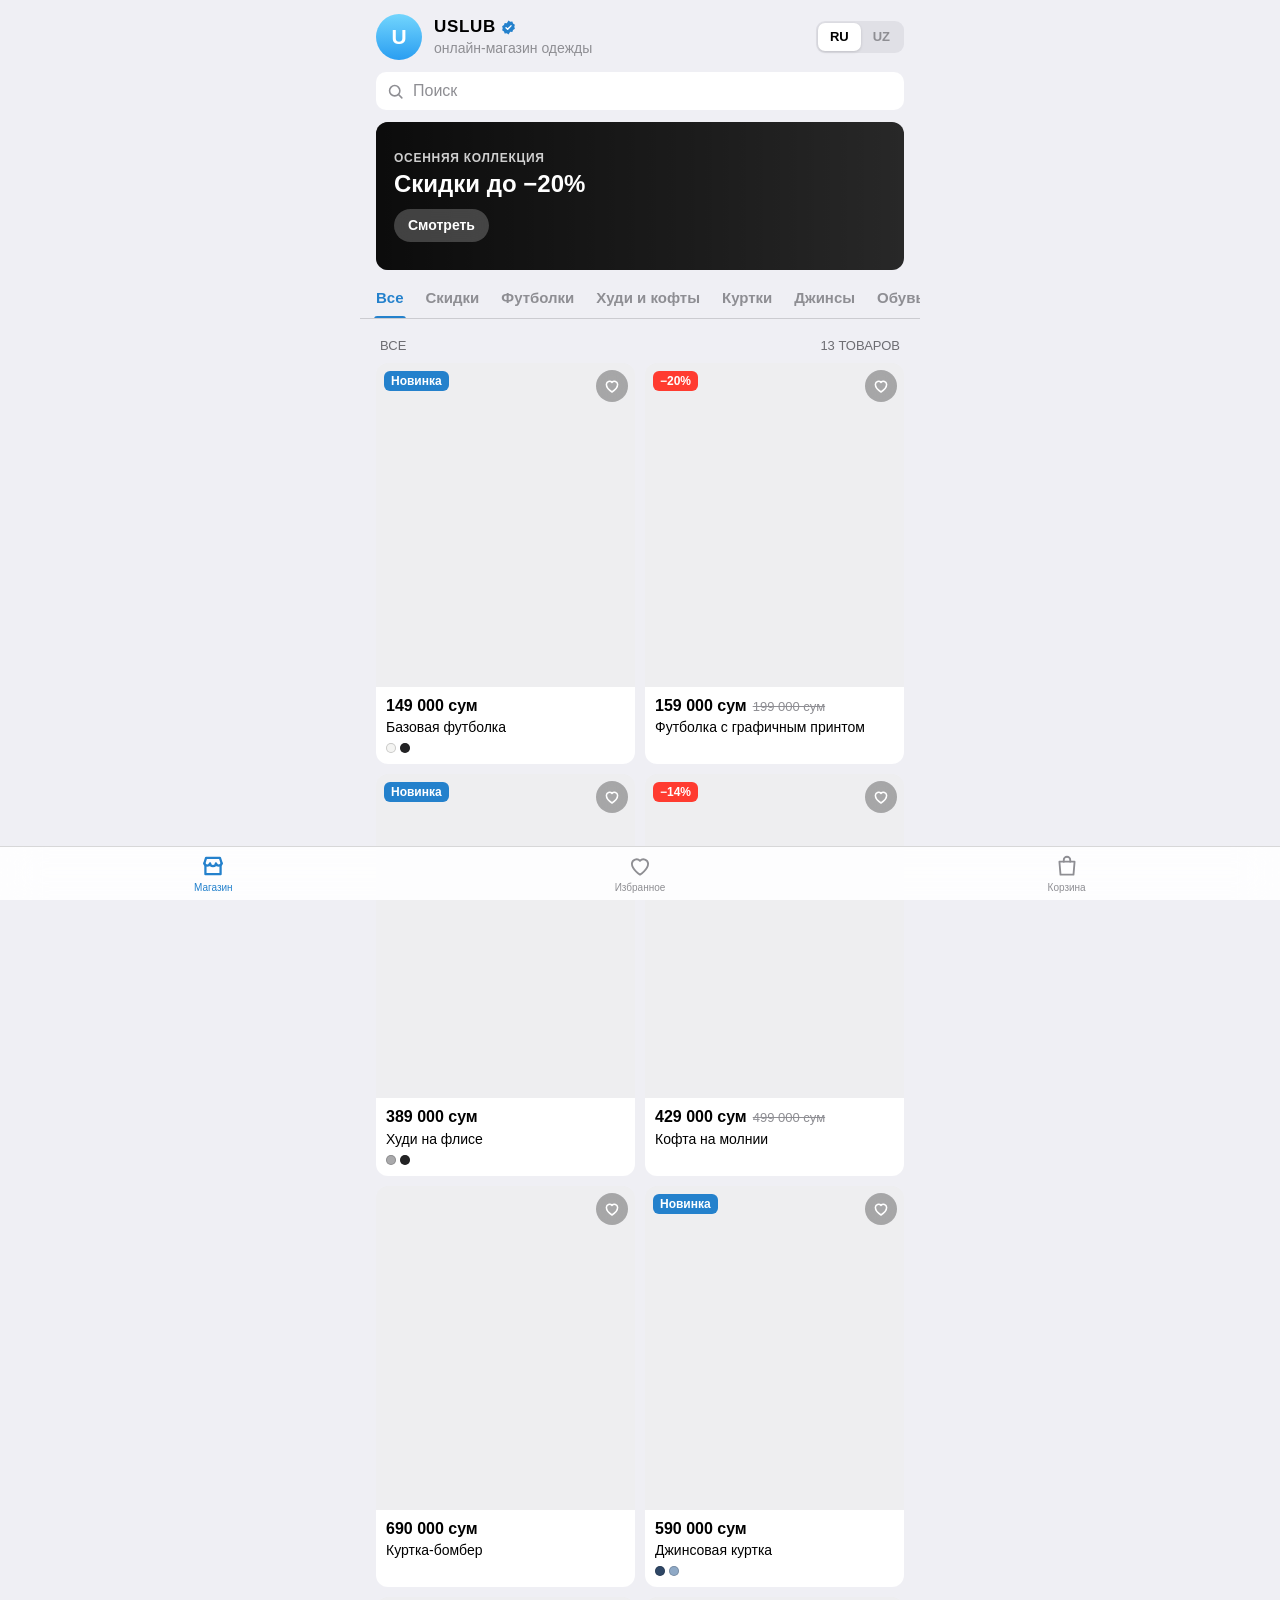
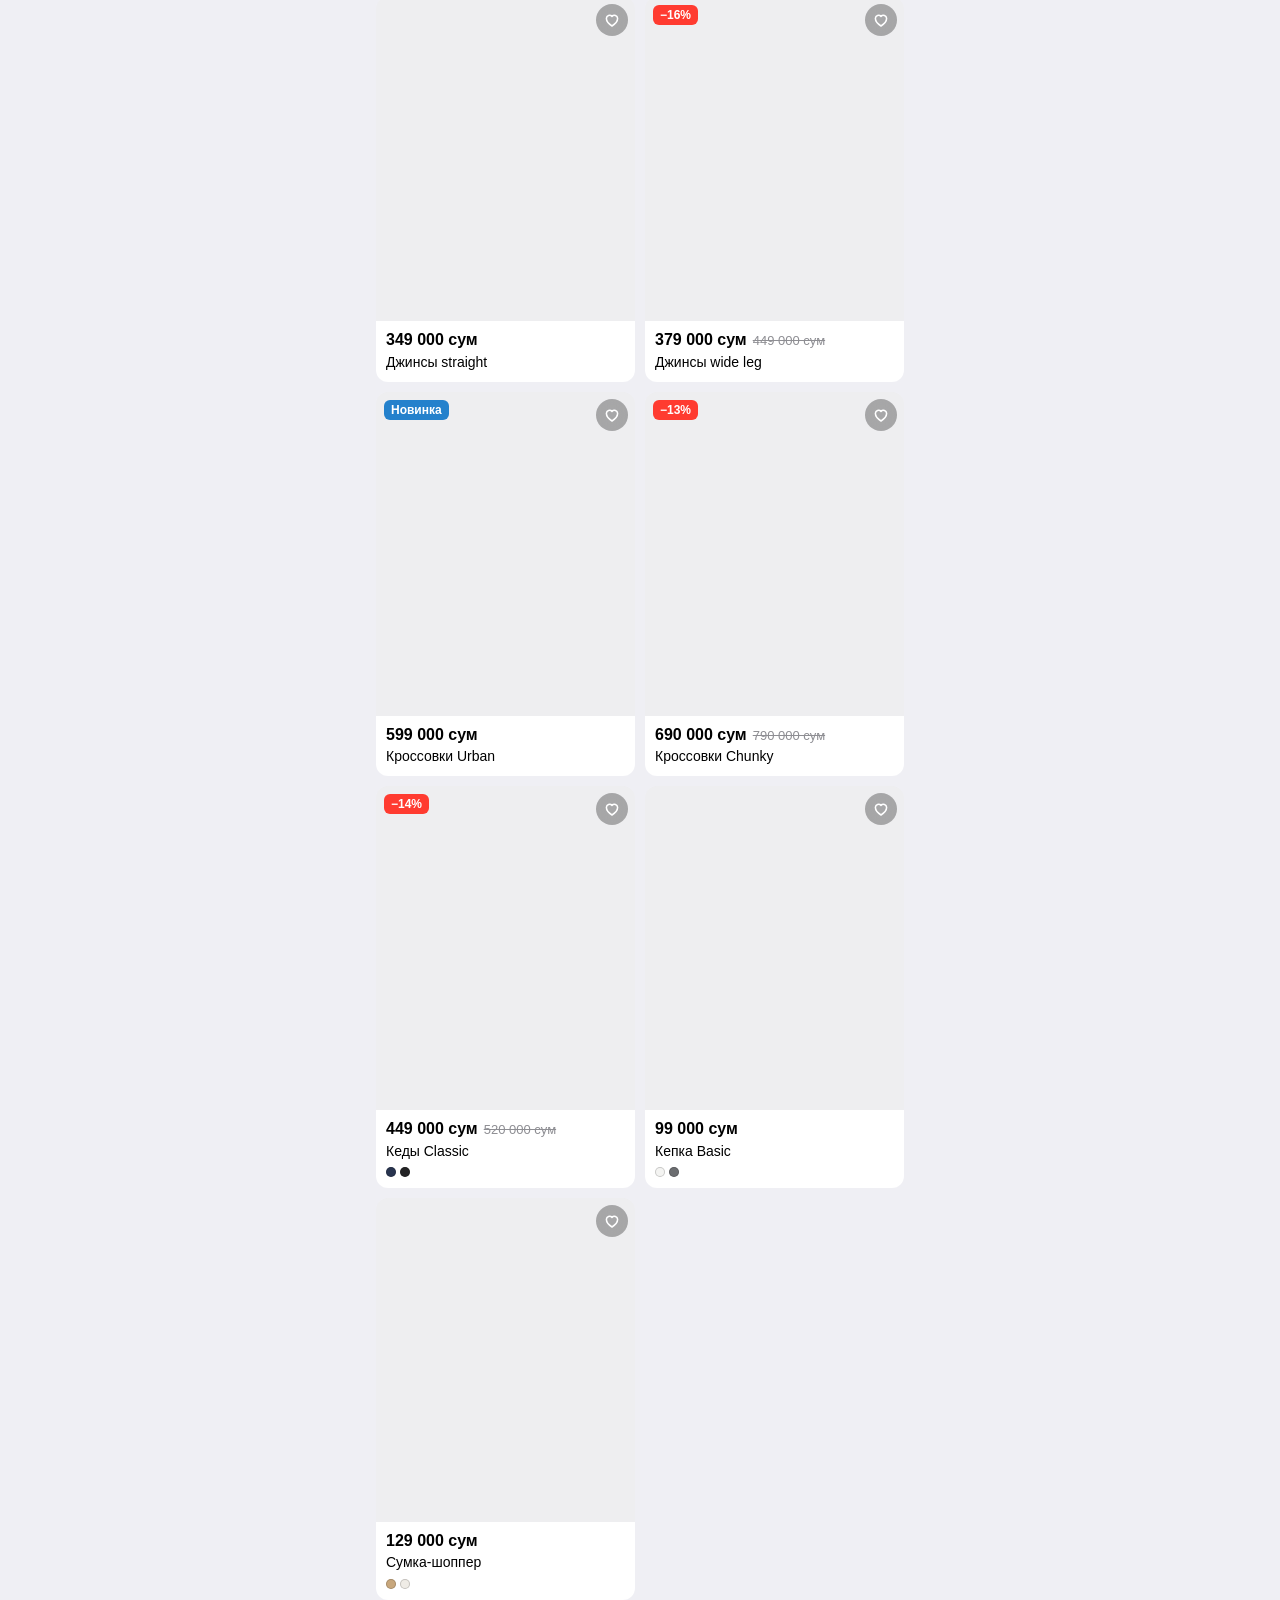
==== index.html @ c3151b3a "Демо Telegram Mini App магазина одежды USLUB Co-Authored-By: Claude Opus 5.5 <noreply@anthropic.com>" ====
<!doctype html>
<html lang="ru">
<head>
  <meta charset="utf-8">
  <meta name="viewport" content="width=device-width, initial-scale=1, maximum-scale=1, user-scalable=no, viewport-fit=cover">
  <title>USLUB — магазин одежды</title>
  <script src="https://telegram.org/js/telegram-web-app.js"></script>
  <link rel="preconnect" href="https://images.unsplash.com">
  <link rel="stylesheet" href="styles.css">
</head>
<body>
  <main id="app"></main>
  <nav id="tabbar"></nav>
  <div id="fallback-main" hidden><button id="fallback-main-btn" type="button"></button></div>
  <div id="toast" role="status" aria-live="polite"></div>

  <script src="data.js"></script>
  <script src="app.js"></script>
</body>
</html>
---- styles.css ----
/*
  Стиль Telegram: цвета приходят из темы Telegram (--tg-theme-*),
  вне Telegram используются значения --fb-* в духе Telegram iOS.
*/
:root {
  --fb-page: #efeff4;
  --fb-section: #ffffff;
  --fb-text: #000000;
  --fb-hint: #8e8e93;
  --fb-link: #2481cc;
  --fb-button: #2481cc;
  --fb-button-text: #ffffff;
  --fb-header: #6d6d72;
  --fb-subtitle: #8e8e93;
  --fb-danger: #ff3b30;
  --fb-sep: rgba(60, 60, 67, .2);
  --fill: rgba(118, 118, 128, .12);

  --page: var(--tg-theme-secondary-bg-color, var(--fb-page));
  --section: var(--tg-theme-section-bg-color, var(--tg-theme-bg-color, var(--fb-section)));
  --text: var(--tg-theme-text-color, var(--fb-text));
  --hint: var(--tg-theme-hint-color, var(--fb-hint));
  --link: var(--tg-theme-link-color, var(--fb-link));
  --accent: var(--tg-theme-button-color, var(--fb-button));
  --on-accent: var(--tg-theme-button-text-color, var(--fb-button-text));
  --sec-header: var(--tg-theme-section-header-text-color, var(--fb-header));
  --subtitle: var(--tg-theme-subtitle-text-color, var(--fb-subtitle));
  --danger: var(--tg-theme-destructive-text-color, var(--fb-danger));
  --sep: var(--tg-theme-section-separator-color, var(--fb-sep));
  --ok: #34c759;

  --r: 12px;
  --tabbar-h: 54px;
  --safe-b: env(safe-area-inset-bottom, 0px);
  color-scheme: light;
}

:root[data-scheme="dark"] {
  --fb-page: #000000;
  --fb-section: #1c1c1e;
  --fb-text: #ffffff;
  --fb-hint: #98989e;
  --fb-link: #3e88f7;
  --fb-button: #3e88f7;
  --fb-header: #8d8e93;
  --fb-subtitle: #98989e;
  --fb-danger: #ff453a;
  --fb-sep: rgba(84, 84, 88, .65);
  --fill: rgba(118, 118, 128, .24);
  --ok: #30d158;
  color-scheme: dark;
}

* { box-sizing: border-box; -webkit-tap-highlight-color: transparent; }
html, body { margin: 0; background: var(--page); color: var(--text); }
body {
  font: 16px/1.35 -apple-system, BlinkMacSystemFont, 'SF Pro Text', Roboto, 'Segoe UI', 'Helvetica Neue', sans-serif;
  -webkit-font-smoothing: antialiased;
  overscroll-behavior-y: none;
}
button { font: inherit; color: inherit; background: none; border: 0; padding: 0; text-align: inherit; cursor: pointer; }
input, textarea { font: inherit; color: inherit; }

#app { max-width: 560px; margin: 0 auto; padding: 0 16px 28px; }
#app.enter { animation: enter .22s ease-out; }
body.has-tabbar #app { padding-bottom: calc(var(--tabbar-h) + var(--safe-b) + 28px); }
body.has-main #app { padding-bottom: calc(82px + var(--safe-b)); }
body.has-tabbar.has-main #app { padding-bottom: calc(var(--tabbar-h) + 82px + var(--safe-b)); }

.ic svg {
  width: 24px; height: 24px; display: block;
  fill: none; stroke: currentColor; stroke-width: 1.8; stroke-linecap: round; stroke-linejoin: round;
}

/* фото: плавное появление поверх «заглушки» */
.ph { display: block; width: 100%; height: 100%; object-fit: cover; background: var(--fill); opacity: 0; transition: opacity .3s; }
.ph.ld { opacity: 1; }

/* ---------- секции (как в настройках Telegram) ---------- */
.sec { overflow: hidden; border-radius: var(--r); background: var(--section); }
.sec-h { margin: 24px 0 0; padding: 0 16px 7px; font-size: 13px; text-transform: uppercase; letter-spacing: .01em; color: var(--sec-header); }
.sec-h b { font-weight: 400; text-transform: none; color: var(--text); }
.sec-f { padding: 7px 16px 0; font-size: 13px; line-height: 1.4; color: var(--hint); }
.sec-f b { color: var(--text); font-weight: 600; }
.sec.gap-top { margin-top: 24px; }

.cell { position: relative; display: flex; align-items: center; gap: 14px; width: 100%; min-height: 46px; padding: 10px 16px; }
.cell + .cell::before { content: ''; position: absolute; top: 0; left: 16px; right: 0; height: 1px; background: var(--sep); transform: scaleY(.5); }
.sec.icons .cell + .cell::before { left: 59px; }
.sec.thumbs .cell + .cell::before { left: 86px; }
.cell-main { flex: 1; min-width: 0; display: flex; flex-direction: column; }
.cell-title { font-size: 16px; }
.cell-sub { margin-top: 1px; font-size: 13px; color: var(--subtitle); }
.opt:active, .ci-img:active { opacity: .7; }

.isq { flex: none; width: 29px; height: 29px; display: grid; place-items: center; border-radius: 7px; background: var(--c); }
.isq svg { width: 18px; height: 18px; display: block; fill: none; stroke: #fff; stroke-width: 2; stroke-linecap: round; stroke-linejoin: round; }

.tick { flex: none; color: var(--accent); opacity: 0; transform: scale(.6); transition: opacity .15s, transform .15s; }
.tick.on { opacity: 1; transform: none; }
.tick svg { width: 22px; height: 22px; stroke-width: 2.4; }

.kv { justify-content: space-between; }
.kv span:last-child { color: var(--hint); text-align: right; }
.kv.total { font-weight: 600; }
.kv.total span:last-child { color: var(--text); }
.kv em { font-style: normal; }
em.ok { color: var(--ok); }

/* сегмент-контрол (iOS) */
.seg { display: flex; padding: 2px; border-radius: 9px; background: var(--fill); }
.seg button { height: 28px; padding: 0 12px; border-radius: 7px; font-size: 13px; font-weight: 600; color: var(--hint); transition: background .2s, color .2s; }
.seg button.on { background: var(--section); color: var(--text); box-shadow: 0 1px 3px rgba(0, 0, 0, .14); }

.pill { display: inline-block; padding: 2px 7px; border-radius: 6px; background: var(--accent); color: var(--on-accent); font-size: 12px; font-weight: 600; line-height: 16px; }
.pill.sale { background: var(--danger); color: #fff; }

/* ---------- главная: шапка как у канала ---------- */
.top { display: flex; align-items: center; gap: 12px; padding: 14px 0 12px; }
.avatar {
  flex: none; width: 46px; height: 46px; display: grid; place-items: center; border-radius: 50%;
  background: linear-gradient(180deg, #72d5fd 0%, #2a9ef1 100%); color: #fff; font-size: 21px; font-weight: 600;
}
.top-text { flex: 1; min-width: 0; }
.top-title { display: flex; align-items: center; gap: 4px; font-size: 17px; font-weight: 600; letter-spacing: .04em; }
.verified { width: 17px; height: 17px; flex: none; }
.verified path:first-child { fill: var(--accent); }
.verified .vt { fill: none; stroke: #fff; stroke-width: 2; stroke-linecap: round; stroke-linejoin: round; }
.top-sub { font-size: 14px; color: var(--hint); white-space: nowrap; overflow: hidden; text-overflow: ellipsis; }

.search { display: flex; align-items: center; gap: 6px; height: 38px; padding: 0 10px; border-radius: 10px; background: var(--section); color: var(--hint); }
.search svg { width: 19px; height: 19px; stroke-width: 2; }
.search input { flex: 1; min-width: 0; height: 100%; border: 0; outline: 0; background: none; font-size: 16px; color: var(--text); }
.search input::placeholder { color: var(--hint); }
.search input::-webkit-search-cancel-button { filter: grayscale(1); }

.banner { position: relative; display: block; width: 100%; height: 148px; margin-top: 12px; overflow: hidden; border-radius: var(--r); background: #2a2a2a; color: #fff; }
.banner-img { position: absolute; inset: 0; }
.banner::after { content: ''; position: absolute; inset: 0; background: linear-gradient(90deg, rgba(0, 0, 0, .72) 0%, rgba(0, 0, 0, .35) 60%, rgba(0, 0, 0, .05) 100%); }
.banner-text { position: absolute; inset: 0; z-index: 1; display: flex; flex-direction: column; align-items: flex-start; justify-content: center; padding: 0 18px; }
.banner small { font-size: 12px; font-weight: 600; letter-spacing: .06em; text-transform: uppercase; opacity: .8; }
.banner b { margin: 4px 0 12px; font-size: 24px; font-weight: 700; line-height: 1.15; }
.banner-cta { padding: 7px 14px; border-radius: 999px; background: rgba(255, 255, 255, .22); backdrop-filter: blur(10px); font-size: 14px; font-weight: 600; }

/* вкладки как папки чатов в Telegram */
.folders { display: flex; gap: 22px; margin: 6px -16px 0; padding: 0 16px; overflow-x: auto; scrollbar-width: none; border-bottom: 1px solid var(--sep); }
.folders::-webkit-scrollbar { display: none; }
.folder { position: relative; flex: none; padding: 12px 0 10px; font-size: 15px; font-weight: 600; color: var(--hint); white-space: nowrap; transition: color .2s; }
.folder.on { color: var(--accent); }
.folder.on::after { content: ''; position: absolute; left: -2px; right: -2px; bottom: -1px; height: 3px; border-radius: 3px 3px 0 0; background: var(--accent); }

.list-head { display: flex; justify-content: space-between; gap: 12px; margin: 18px 0 8px; padding: 0 4px; font-size: 13px; text-transform: uppercase; color: var(--sec-header); }

/* ---------- сетка товаров ---------- */
.grid { display: grid; grid-template-columns: repeat(2, minmax(0, 1fr)); gap: 10px; }
.page-head + .grid { margin-top: 8px; }
.card { overflow: hidden; border-radius: var(--r); background: var(--section); cursor: pointer; transition: transform .15s; }
.card:active { transform: scale(.97); }
.card-img { position: relative; aspect-ratio: 4 / 5; background: var(--fill); }
.card-img .pill { position: absolute; top: 8px; left: 8px; }
.card-body { padding: 8px 10px 11px; }
.price { display: flex; flex-wrap: wrap; align-items: baseline; column-gap: 6px; font-size: 16px; font-weight: 700; }
.price s { font-size: 13px; font-weight: 400; color: var(--hint); }
.name { margin-top: 2px; font-size: 14px; line-height: 1.3; display: -webkit-box; -webkit-line-clamp: 2; -webkit-box-orient: vertical; overflow: hidden; }
.dots { display: flex; gap: 4px; margin-top: 7px; }
.dots i { width: 10px; height: 10px; border-radius: 50%; box-shadow: inset 0 0 0 1px rgba(0, 0, 0, .18); }

.fav {
  position: absolute; top: 7px; right: 7px; width: 32px; height: 32px;
  display: grid; place-items: center; border-radius: 50%;
  background: rgba(0, 0, 0, .3); color: #fff; backdrop-filter: blur(8px); -webkit-backdrop-filter: blur(8px);
}
.fav svg { width: 18px; height: 18px; stroke-width: 2; }
.fav.on svg { fill: #ff3b30; stroke: #ff3b30; }
.fav.on { animation: pop .3s; background: rgba(255, 255, 255, .9); }

/* ---------- карточка товара ---------- */
.gal-wrap { position: relative; margin: 0 -16px; }
.gal { display: flex; overflow-x: auto; scroll-snap-type: x mandatory; scrollbar-width: none; background: var(--fill); }
.gal::-webkit-scrollbar { display: none; }
.gal .ph { flex: none; width: 100%; height: auto; aspect-ratio: 4 / 5; max-height: 68vh; scroll-snap-align: start; scroll-snap-stop: always; }
.gal-dots { position: absolute; left: 50%; bottom: 12px; display: flex; gap: 5px; padding: 5px 7px; border-radius: 10px; background: rgba(0, 0, 0, .3); backdrop-filter: blur(8px); transform: translateX(-50%); }
.gal-dots i { width: 6px; height: 6px; border-radius: 3px; background: rgba(255, 255, 255, .5); transition: width .2s, background .2s; }
.gal-dots i.on { width: 14px; background: #fff; }
.float-btn { position: absolute; top: 12px; width: 36px; height: 36px; }
.float-btn.back { left: 12px; display: grid; place-items: center; border-radius: 50%; background: rgba(0, 0, 0, .3); color: #fff; backdrop-filter: blur(8px); }
.float-btn.back svg { width: 20px; height: 20px; stroke-width: 2.2; }
.float-btn.fav { right: 12px; }
.float-btn.fav svg { width: 20px; height: 20px; }

.pd-info { margin-top: 12px; padding: 13px 16px 14px; }
.pd-price { display: flex; flex-wrap: wrap; align-items: center; gap: 8px; font-size: 24px; font-weight: 700; }
.pd-price s { font-size: 16px; font-weight: 400; color: var(--hint); }
.pd-name { margin: 3px 0 0; font-size: 18px; font-weight: 500; line-height: 1.3; }
.pd-sub { display: flex; align-items: center; gap: 6px; margin-top: 6px; font-size: 14px; color: var(--ok); }
.dot-ok { width: 7px; height: 7px; border-radius: 50%; background: var(--ok); }
.pd-desc { margin: 0; padding: 12px 16px; line-height: 1.45; }

.colors { display: flex; gap: 12px; padding: 12px 16px; overflow-x: auto; scrollbar-width: none; }
.color-opt { display: flex; flex-direction: column; align-items: center; gap: 5px; width: 64px; font-size: 12px; color: var(--hint); text-align: center; }
.color-opt .thumb { display: block; width: 58px; height: 72px; overflow: hidden; border-radius: 10px; box-shadow: 0 0 0 1px var(--sep); transition: box-shadow .2s; }
.color-opt.on { color: var(--text); }
.color-opt.on .thumb { box-shadow: 0 0 0 2px var(--section), 0 0 0 4px var(--accent); }

.sizes { display: grid; grid-template-columns: repeat(auto-fill, minmax(58px, 1fr)); gap: 8px; padding: 12px 16px; }
.sz { height: 40px; padding: 0 8px; border-radius: 10px; background: var(--fill); font-size: 15px; font-weight: 600; text-align: center; transition: background .15s, color .15s; }
.sz.on { background: var(--accent); color: var(--on-accent); }
.shake { animation: shake .4s; }

/* ---------- заголовок страницы ---------- */
.page-head { display: flex; align-items: center; gap: 6px; padding: 16px 0 4px; }
.page-head h1 { flex: 1; margin: 0; font-size: 28px; font-weight: 700; letter-spacing: -.01em; }
.page-head .back { width: 34px; height: 34px; margin-left: -8px; display: grid; place-items: center; color: var(--link); }
.link { font-size: 16px; color: var(--link); }

/* ---------- корзина ---------- */
.page-head + .sec { margin-top: 12px; }
.ci { align-items: center; padding-top: 9px; padding-bottom: 9px; }
.ci-img { flex: none; width: 56px; height: 70px; overflow: hidden; border-radius: 8px; cursor: pointer; }
.ci-name { font-size: 15px; font-weight: 500; line-height: 1.25; display: -webkit-box; -webkit-line-clamp: 2; -webkit-box-orient: vertical; overflow: hidden; }
.ci-price { margin-top: 3px; font-size: 15px; font-weight: 600; }
.stepper { flex: none; display: flex; align-items: center; padding: 2px; border-radius: 10px; background: var(--fill); }
.stepper button { width: 30px; height: 30px; display: grid; place-items: center; border-radius: 8px; color: var(--accent); }
.stepper button.del { color: var(--danger); }
.stepper button:active { background: var(--fill); }
.stepper svg { width: 18px; height: 18px; stroke-width: 2.2; }
.stepper span { min-width: 20px; text-align: center; font-size: 15px; font-weight: 600; }
.bar { height: 4px; margin: 2px 0 8px; overflow: hidden; border-radius: 2px; background: var(--fill); }
.bar i { display: block; height: 100%; border-radius: 2px; background: var(--ok); transition: width .3s; }

/* ---------- оформление ---------- */
.field { cursor: text; }
.field-label { flex: none; width: 82px; }
.field input, .field textarea { flex: 1; min-width: 0; padding: 0; border: 0; outline: 0; background: none; font-size: 16px; resize: none; }
.field textarea { line-height: 1.35; }
.field input::placeholder, .field textarea::placeholder { color: var(--hint); }
.field.err .field-label { color: var(--danger); }
.field.err input::placeholder { color: var(--danger); opacity: .7; }

/* ---------- успех / пусто ---------- */
.success { padding: 40px 12px 0; text-align: center; }
.done-ic { width: 92px; height: 92px; margin: 0 auto 18px; display: grid; place-items: center; border-radius: 50%; background: var(--accent); color: var(--on-accent); animation: pop .45s; }
.done-ic svg { width: 46px; height: 46px; stroke-width: 2.6; }
.success h1 { margin: 0 0 6px; font-size: 24px; font-weight: 700; }
.success p { margin: 4px 0; font-size: 15px; color: var(--hint); }
.order-no b { color: var(--text); }

.empty { display: flex; flex-direction: column; align-items: center; padding: 60px 24px 20px; text-align: center; }
.emoji { margin-bottom: 14px; font-size: 64px; line-height: 1; animation: pop .45s; }
.empty b { font-size: 18px; font-weight: 600; }
.empty p { max-width: 260px; margin: 6px 0 0; font-size: 15px; color: var(--hint); }
.btn { margin-top: 20px; padding: 12px 22px; border-radius: 12px; background: var(--accent); color: var(--on-accent); font-weight: 600; }

/* ---------- таббар ---------- */
#tabbar {
  position: fixed; left: 0; right: 0; bottom: 0; z-index: 10;
  display: none; justify-content: space-around;
  height: calc(var(--tabbar-h) + var(--safe-b)); padding-bottom: var(--safe-b);
  border-top: 1px solid var(--sep);
  background: var(--section);
  background: color-mix(in srgb, var(--section) 88%, transparent);
  backdrop-filter: saturate(180%) blur(20px); -webkit-backdrop-filter: saturate(180%) blur(20px);
}
body.has-tabbar #tabbar { display: flex; }
.tab { position: relative; flex: 1; max-width: 140px; display: flex; flex-direction: column; align-items: center; justify-content: center; gap: 2px; font-size: 10px; font-weight: 500; color: var(--hint); }
.tab svg { width: 26px; height: 26px; stroke-width: 1.7; }
.tab.on { color: var(--accent); }
.tab.on svg { stroke-width: 2.1; }
.tab em {
  position: absolute; top: 3px; left: calc(50% + 6px);
  min-width: 18px; height: 18px; padding: 0 5px; display: grid; place-items: center;
  border-radius: 9px; background: var(--danger); color: #fff;
  font-size: 12px; font-style: normal; font-weight: 600; line-height: 1;
}

/* ---------- главная кнопка вне Telegram ---------- */
#fallback-main { position: fixed; left: 0; right: 0; bottom: 0; z-index: 11; padding: 8px 16px calc(8px + var(--safe-b)); background: var(--page); }
#fallback-main[hidden] { display: none; }
body.has-tabbar #fallback-main { bottom: calc(var(--tabbar-h) + var(--safe-b)); padding-bottom: 8px; background: transparent; }
#fallback-main-btn { display: block; width: 100%; max-width: 528px; height: 50px; margin: 0 auto; border-radius: 12px; background: var(--accent); color: var(--on-accent); font-size: 16px; font-weight: 600; text-align: center; transition: opacity .15s; }
#fallback-main-btn:active { opacity: .8; }

/* ---------- тост как в Telegram ---------- */
#toast {
  position: fixed; left: 16px; right: 16px; z-index: 20;
  bottom: calc(16px + var(--safe-b));
  display: flex; align-items: center; gap: 12px; max-width: 528px; margin: 0 auto;
  padding: 12px 14px; border-radius: 14px;
  background: rgba(36, 36, 38, .94); color: #fff; font-size: 15px;
  box-shadow: 0 4px 20px rgba(0, 0, 0, .2);
  opacity: 0; pointer-events: none; transform: translateY(12px) scale(.96); transition: opacity .2s, transform .2s;
}
body.has-tabbar #toast { bottom: calc(var(--tabbar-h) + var(--safe-b) + 12px); }
body.has-main #toast { bottom: calc(80px + var(--safe-b)); }
body.has-tabbar.has-main #toast { bottom: calc(var(--tabbar-h) + 80px + var(--safe-b)); }
#toast.show { opacity: 1; transform: none; }
.toast-ic { flex: none; width: 24px; height: 24px; display: grid; place-items: center; border-radius: 50%; background: #34c759; font-weight: 700; font-size: 15px; }
.toast-ic.warn { background: #ff9500; }
.toast-ic svg { width: 16px; height: 16px; fill: none; stroke: #fff; stroke-width: 3; stroke-linecap: round; stroke-linejoin: round; }

@keyframes pop { 0% { transform: scale(.6); } 60% { transform: scale(1.1); } 100% { transform: scale(1); } }
@keyframes shake { 0%, 100% { transform: translateX(0); } 20%, 60% { transform: translateX(-6px); } 40%, 80% { transform: translateX(6px); } }
@keyframes enter { from { opacity: 0; } to { opacity: 1; } }
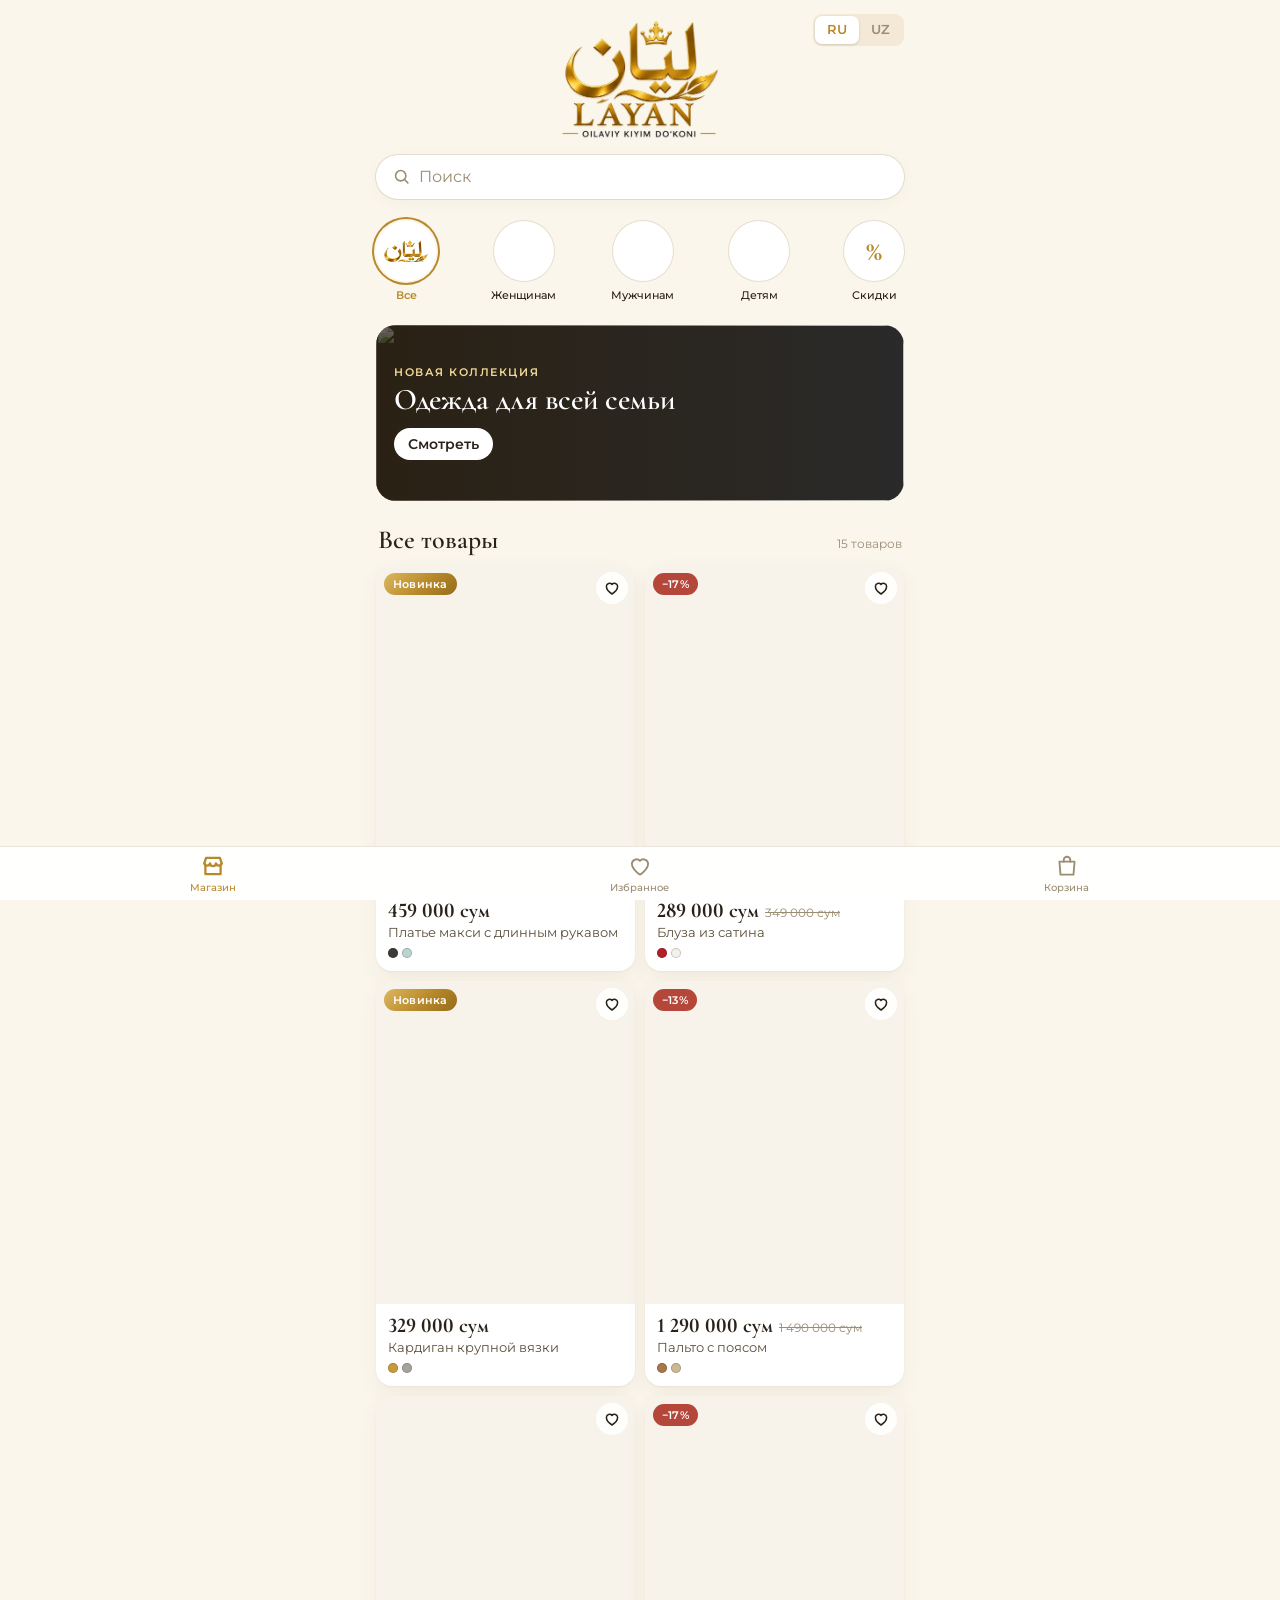
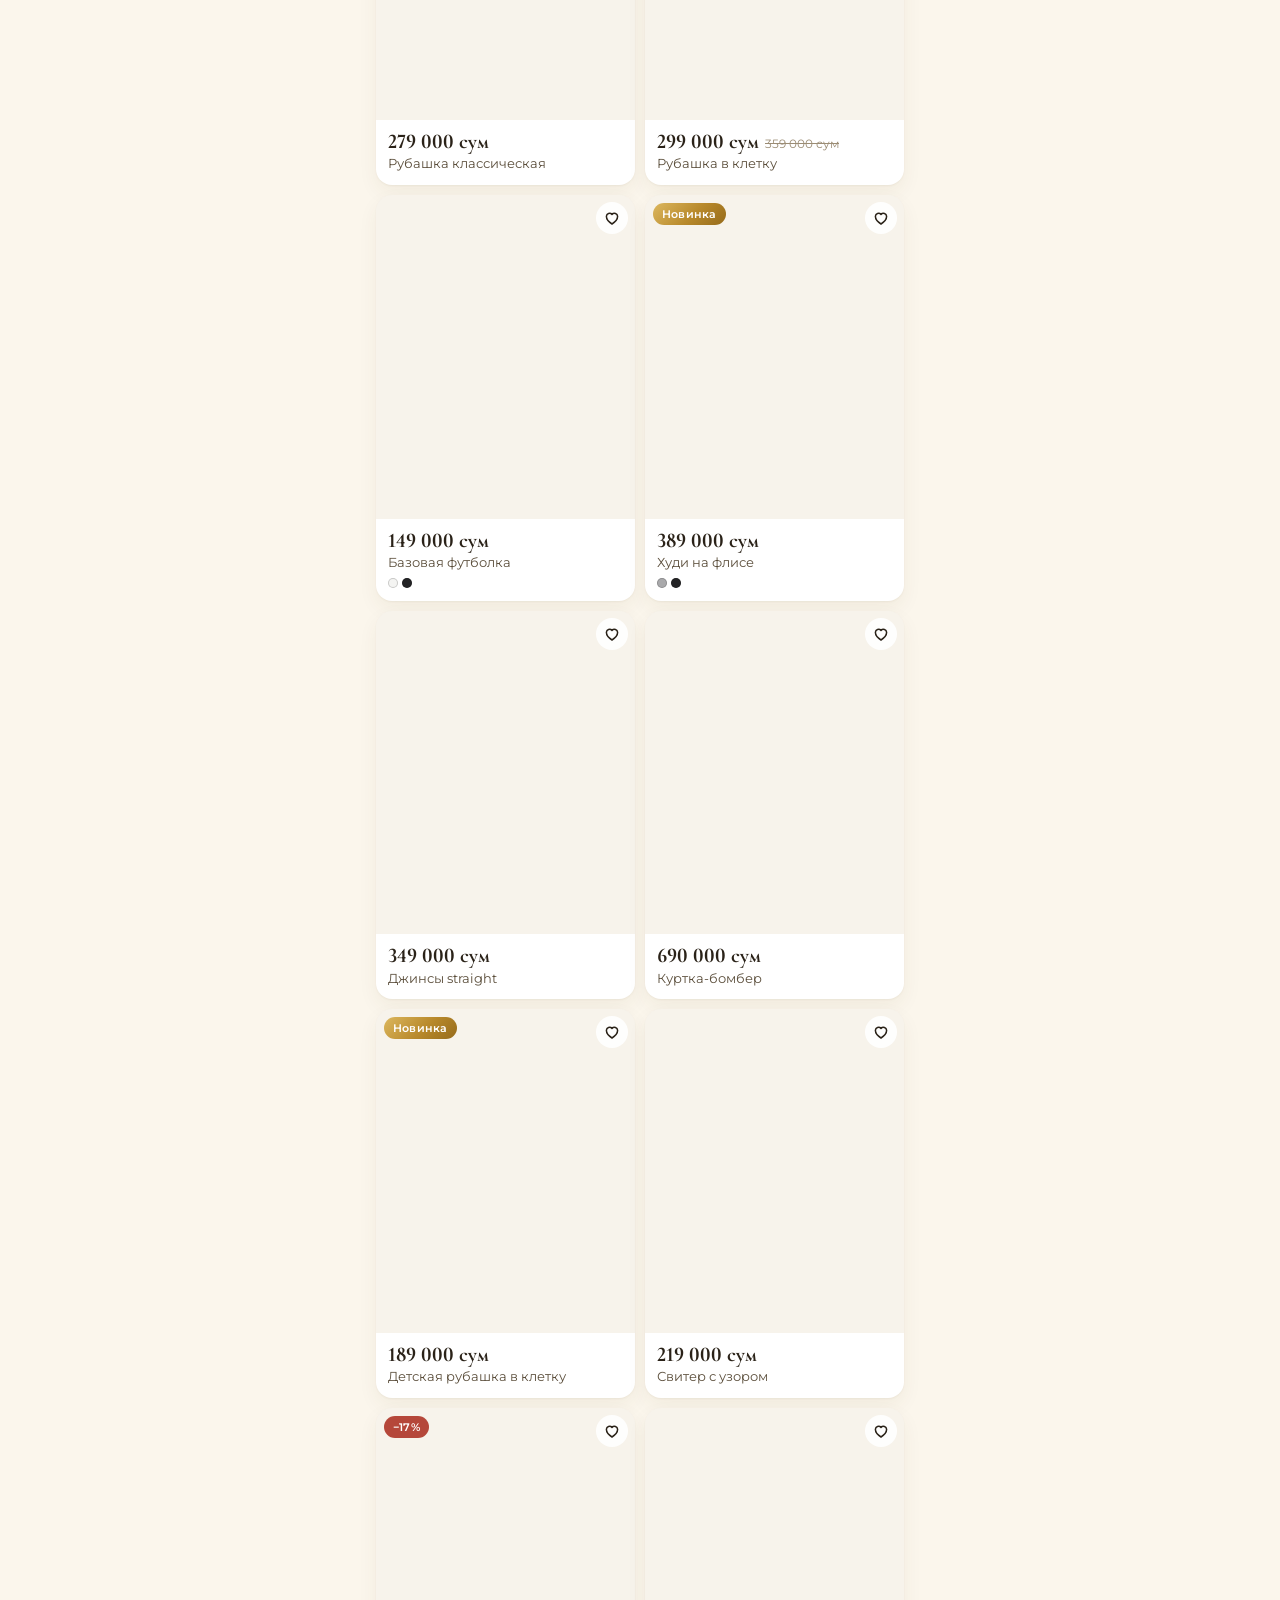
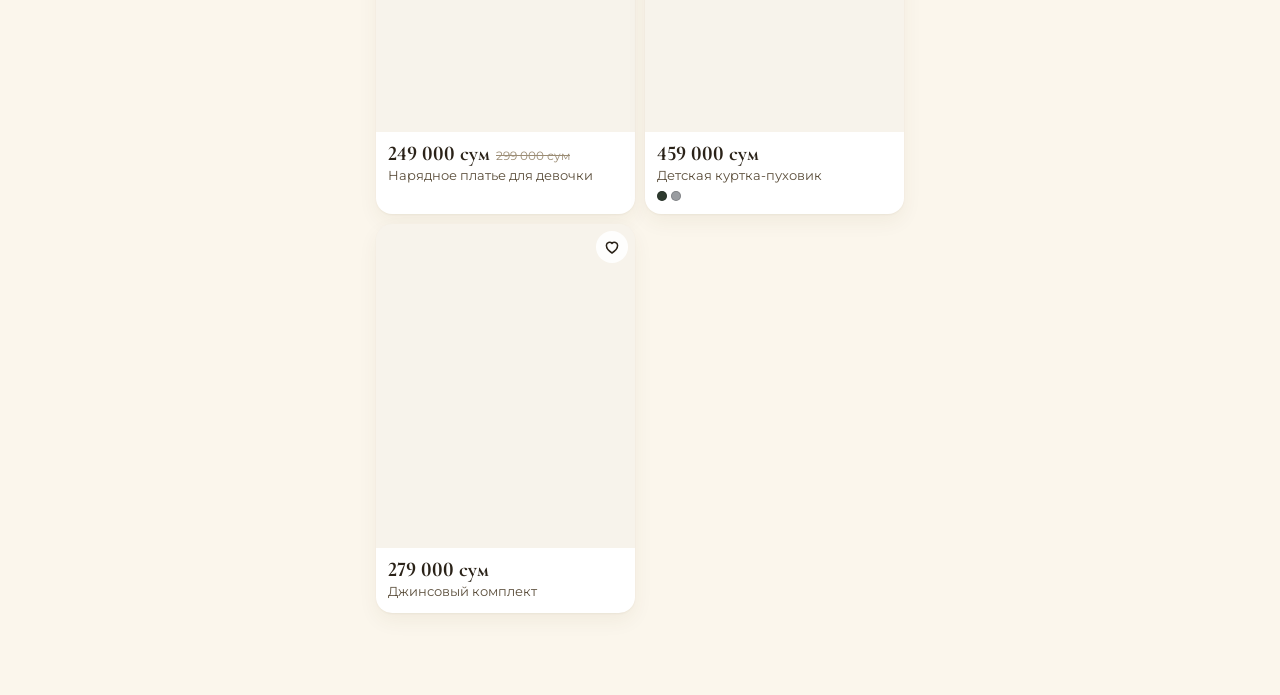
==== commit 4edb75ff: "LAYAN: три варианта дизайна, семейный каталог, логотип - Классика (?d=classic), Премиум (?d=night), " ====
--- a/index.html
+++ b/index.html
@@ -3,10 +3,15 @@
 <head>
   <meta charset="utf-8">
   <meta name="viewport" content="width=device-width, initial-scale=1, maximum-scale=1, user-scalable=no, viewport-fit=cover">
-  <title>USLUB — магазин одежды</title>
+  <title>LAYAN — oilaviy kiyim do'koni</title>
   <script src="https://telegram.org/js/telegram-web-app.js"></script>
   <link rel="preconnect" href="https://images.unsplash.com">
+  <link rel="preconnect" href="https://fonts.googleapis.com">
+  <link rel="preconnect" href="https://fonts.gstatic.com" crossorigin>
+  <link href="https://fonts.googleapis.com/css2?family=Cormorant+Garamond:wght@500;600;700&family=Montserrat:wght@400;500;600;700&display=swap" rel="stylesheet">
+  <link rel="icon" href="assets/logo-icon.webp">
   <link rel="stylesheet" href="styles.css">
+  <link rel="stylesheet" href="designs.css">
 </head>
 <body>
   <main id="app"></main>
--- a/styles.css
+++ b/styles.css
@@ -28,6 +28,8 @@
   --danger: var(--tg-theme-destructive-text-color, var(--fb-danger));
   --sep: var(--tg-theme-section-separator-color, var(--fb-sep));
   --ok: #34c759;
+  --accent-bg: var(--accent);
+  --isq-stroke: #fff;
 
   --r: 12px;
   --tabbar-h: 54px;
@@ -94,7 +96,7 @@
 .opt:active, .ci-img:active { opacity: .7; }
 
 .isq { flex: none; width: 29px; height: 29px; display: grid; place-items: center; border-radius: 7px; background: var(--c); }
-.isq svg { width: 18px; height: 18px; display: block; fill: none; stroke: #fff; stroke-width: 2; stroke-linecap: round; stroke-linejoin: round; }
+.isq svg { width: 18px; height: 18px; display: block; fill: none; stroke: var(--isq-stroke); stroke-width: 2; stroke-linecap: round; stroke-linejoin: round; }
 
 .tick { flex: none; color: var(--accent); opacity: 0; transform: scale(.6); transition: opacity .15s, transform .15s; }
 .tick.on { opacity: 1; transform: none; }
@@ -112,7 +114,7 @@
 .seg button { height: 28px; padding: 0 12px; border-radius: 7px; font-size: 13px; font-weight: 600; color: var(--hint); transition: background .2s, color .2s; }
 .seg button.on { background: var(--section); color: var(--text); box-shadow: 0 1px 3px rgba(0, 0, 0, .14); }
 
-.pill { display: inline-block; padding: 2px 7px; border-radius: 6px; background: var(--accent); color: var(--on-accent); font-size: 12px; font-weight: 600; line-height: 16px; }
+.pill { display: inline-block; padding: 2px 7px; border-radius: 6px; background: var(--accent-bg); color: var(--on-accent); font-size: 12px; font-weight: 600; line-height: 16px; }
 .pill.sale { background: var(--danger); color: #fff; }
 
 /* ---------- главная: шапка как у канала ---------- */
@@ -125,7 +127,7 @@
 .top-title { display: flex; align-items: center; gap: 4px; font-size: 17px; font-weight: 600; letter-spacing: .04em; }
 .verified { width: 17px; height: 17px; flex: none; }
 .verified path:first-child { fill: var(--accent); }
-.verified .vt { fill: none; stroke: #fff; stroke-width: 2; stroke-linecap: round; stroke-linejoin: round; }
+.verified .vt { fill: none; stroke: var(--isq-stroke); stroke-width: 2; stroke-linecap: round; stroke-linejoin: round; }
 .top-sub { font-size: 14px; color: var(--hint); white-space: nowrap; overflow: hidden; text-overflow: ellipsis; }
 
 .search { display: flex; align-items: center; gap: 6px; height: 38px; padding: 0 10px; border-radius: 10px; background: var(--section); color: var(--hint); }
@@ -135,7 +137,7 @@
 .search input::-webkit-search-cancel-button { filter: grayscale(1); }
 
 .banner { position: relative; display: block; width: 100%; height: 148px; margin-top: 12px; overflow: hidden; border-radius: var(--r); background: #2a2a2a; color: #fff; }
-.banner-img { position: absolute; inset: 0; }
+.banner-img { position: absolute; inset: 0; width: 100%; height: 100%; object-fit: cover; }
 .banner::after { content: ''; position: absolute; inset: 0; background: linear-gradient(90deg, rgba(0, 0, 0, .72) 0%, rgba(0, 0, 0, .35) 60%, rgba(0, 0, 0, .05) 100%); }
 .banner-text { position: absolute; inset: 0; z-index: 1; display: flex; flex-direction: column; align-items: flex-start; justify-content: center; padding: 0 18px; }
 .banner small { font-size: 12px; font-weight: 600; letter-spacing: .06em; text-transform: uppercase; opacity: .8; }
@@ -204,7 +206,7 @@
 
 .sizes { display: grid; grid-template-columns: repeat(auto-fill, minmax(58px, 1fr)); gap: 8px; padding: 12px 16px; }
 .sz { height: 40px; padding: 0 8px; border-radius: 10px; background: var(--fill); font-size: 15px; font-weight: 600; text-align: center; transition: background .15s, color .15s; }
-.sz.on { background: var(--accent); color: var(--on-accent); }
+.sz.on { background: var(--accent-bg); color: var(--on-accent); }
 .shake { animation: shake .4s; }
 
 /* ---------- заголовок страницы ---------- */
@@ -239,7 +241,7 @@
 
 /* ---------- успех / пусто ---------- */
 .success { padding: 40px 12px 0; text-align: center; }
-.done-ic { width: 92px; height: 92px; margin: 0 auto 18px; display: grid; place-items: center; border-radius: 50%; background: var(--accent); color: var(--on-accent); animation: pop .45s; }
+.done-ic { width: 92px; height: 92px; margin: 0 auto 18px; display: grid; place-items: center; border-radius: 50%; background: var(--accent-bg); color: var(--on-accent); animation: pop .45s; }
 .done-ic svg { width: 46px; height: 46px; stroke-width: 2.6; }
 .success h1 { margin: 0 0 6px; font-size: 24px; font-weight: 700; }
 .success p { margin: 4px 0; font-size: 15px; color: var(--hint); }
@@ -249,7 +251,7 @@
 .emoji { margin-bottom: 14px; font-size: 64px; line-height: 1; animation: pop .45s; }
 .empty b { font-size: 18px; font-weight: 600; }
 .empty p { max-width: 260px; margin: 6px 0 0; font-size: 15px; color: var(--hint); }
-.btn { margin-top: 20px; padding: 12px 22px; border-radius: 12px; background: var(--accent); color: var(--on-accent); font-weight: 600; }
+.btn { margin-top: 20px; padding: 12px 22px; border-radius: 12px; background: var(--accent-bg); color: var(--on-accent); font-weight: 600; }
 
 /* ---------- таббар ---------- */
 #tabbar {
@@ -277,7 +279,7 @@
 #fallback-main { position: fixed; left: 0; right: 0; bottom: 0; z-index: 11; padding: 8px 16px calc(8px + var(--safe-b)); background: var(--page); }
 #fallback-main[hidden] { display: none; }
 body.has-tabbar #fallback-main { bottom: calc(var(--tabbar-h) + var(--safe-b)); padding-bottom: 8px; background: transparent; }
-#fallback-main-btn { display: block; width: 100%; max-width: 528px; height: 50px; margin: 0 auto; border-radius: 12px; background: var(--accent); color: var(--on-accent); font-size: 16px; font-weight: 600; text-align: center; transition: opacity .15s; }
+#fallback-main-btn { display: block; width: 100%; max-width: 528px; height: 50px; margin: 0 auto; border-radius: 12px; background: var(--accent-bg); color: var(--on-accent); font-size: 16px; font-weight: 600; text-align: center; transition: opacity .15s; }
 #fallback-main-btn:active { opacity: .8; }
 
 /* ---------- тост как в Telegram ---------- */
--- a/designs.css
+++ b/designs.css
@@ -0,0 +1,159 @@
+/*
+  Три варианта дизайна LAYAN. Включаются параметром ссылки ?d=classic | night | tg
+  (атрибут data-design на <html>). Базовая раскладка — в styles.css.
+*/
+
+/* =====================================================================
+   Вариант 3 — Telegram: тема пользователя + золото бренда
+   ===================================================================== */
+:root[data-design="tg"] { --accent: #c59a2e; --on-accent: #ffffff; --link: #c59a2e; }
+:root[data-design="tg"][data-scheme="dark"] { --accent: #d4af37; --on-accent: #17130b; --link: #d4af37; }
+.avatar img { width: 82%; height: auto; }
+:root[data-design="tg"] .avatar { background: #fbf6ec; box-shadow: inset 0 0 0 1px rgba(184, 137, 43, .25); }
+
+/* =====================================================================
+   Общее для «Классики» и «Премиума»: свои цвета бренда, шрифты из логотипа
+   ===================================================================== */
+:root[data-design="classic"] {
+  --page: #fbf6ec;
+  --section: #ffffff;
+  --text: #2a2218;
+  --hint: #9b8c74;
+  --subtitle: #9b8c74;
+  --sec-header: #a08453;
+  --sep: rgba(120, 95, 50, .16);
+  --fill: rgba(176, 137, 62, .1);
+  --accent: #b8892b;
+  --accent-bg: linear-gradient(135deg, #dcb75e 0%, #b8892b 55%, #966b1b 100%);
+  --on-accent: #ffffff;
+  --link: #a87c22;
+  --danger: #b5473a;
+  --ok: #3c8f5a;
+  --r: 16px;
+}
+:root[data-design="night"] {
+  --page: #0e0d0b;
+  --section: #1a1814;
+  --text: #f3ead7;
+  --hint: #9c927f;
+  --subtitle: #9c927f;
+  --sec-header: #c9a85a;
+  --sep: rgba(212, 175, 55, .14);
+  --fill: rgba(212, 175, 55, .1);
+  --accent: #d4af37;
+  --accent-bg: linear-gradient(135deg, #f6dc8c 0%, #d4af37 50%, #a67c1f 100%);
+  --on-accent: #17130b;
+  --link: #d4af37;
+  --danger: #e5534b;
+  --ok: #5fbf7f;
+  --isq-stroke: #17130b;
+  --r: 14px;
+}
+
+:root:is([data-design="classic"], [data-design="night"]) body {
+  font-family: 'Montserrat', -apple-system, 'Segoe UI', Roboto, sans-serif;
+  font-size: 15px;
+}
+:root:is([data-design="classic"], [data-design="night"]) :is(.page-head h1, .pd-price, .price, .list-head span:first-child, .banner b, .success h1, .tile span, .kv.total) {
+  font-family: 'Cormorant Garamond', Georgia, serif;
+  font-variant-numeric: lining-nums;
+}
+
+/* внутри страницы с вариантами (iframe) скрываем скроллбар браузера */
+:root.embedded { scrollbar-width: none; }
+:root.embedded ::-webkit-scrollbar { display: none; }
+:root:is([data-design="classic"], [data-design="night"]) .isq { background: var(--accent-bg); }
+:root:is([data-design="classic"], [data-design="night"]) .sec-h { font-size: 11px; font-weight: 600; letter-spacing: .14em; }
+:root:is([data-design="classic"], [data-design="night"]) .page-head h1 { font-size: 34px; font-weight: 600; }
+:root:is([data-design="classic"], [data-design="night"]) .pd-price { font-size: 30px; font-weight: 700; }
+:root:is([data-design="classic"], [data-design="night"]) .pd-price s { font-family: 'Montserrat', sans-serif; font-size: 14px; }
+:root:is([data-design="classic"], [data-design="night"]) .pd-name { font-size: 16px; }
+:root:is([data-design="classic"], [data-design="night"]) .kv.total { font-size: 20px; font-weight: 700; }
+:root:is([data-design="classic"], [data-design="night"]) .success h1 { font-size: 34px; font-weight: 600; }
+:root:is([data-design="classic"], [data-design="night"]) .price { font-size: 21px; font-weight: 700; line-height: 1.1; }
+:root:is([data-design="classic"], [data-design="night"]) .price s { font-family: 'Montserrat', sans-serif; font-size: 12px; }
+:root:is([data-design="classic"], [data-design="night"]) .name { font-size: 13px; }
+
+/* шапка с логотипом */
+.hero-head { position: relative; display: flex; flex-direction: column; align-items: center; padding: 20px 0 16px; }
+.hero-head .lang { position: absolute; top: 14px; right: 0; z-index: 1; }
+.hero-logo { position: relative; width: 150px; height: auto; }
+.hero-tagline { position: relative; margin-top: 8px; font-size: 10px; font-weight: 600; letter-spacing: .34em; text-transform: uppercase; color: var(--hint); }
+
+/* заголовок списка товаров — с засечками */
+:root:is([data-design="classic"], [data-design="night"]) .list-head { align-items: baseline; margin: 26px 0 12px; padding: 0 2px; text-transform: none; color: var(--text); }
+:root:is([data-design="classic"], [data-design="night"]) .list-head span:first-child { font-size: 26px; font-weight: 600; line-height: 1; }
+:root:is([data-design="classic"], [data-design="night"]) .list-head span:last-child { font-size: 12px; color: var(--hint); }
+
+/* =====================================================================
+   Вариант 1 — Классика: кремовый фон, белые карточки, золото
+   ===================================================================== */
+:root[data-design="classic"] .hero-logo { width: 158px; }
+:root[data-design="classic"] .search { height: 44px; padding: 0 16px; border-radius: 999px; background: #fff; box-shadow: 0 0 0 1px var(--sep), 0 4px 14px rgba(120, 90, 30, .05); }
+:root[data-design="classic"] .seg { background: rgba(176, 137, 62, .12); }
+:root[data-design="classic"] .seg button.on { color: var(--accent); }
+
+.circles { display: flex; justify-content: space-between; gap: 6px; margin: 18px -16px 0; padding: 4px 16px; overflow-x: auto; scrollbar-width: none; }
+.circles::-webkit-scrollbar { display: none; }
+.circle { flex: none; display: flex; flex-direction: column; align-items: center; gap: 7px; min-width: 60px; font-size: 11px; font-weight: 500; text-align: center; white-space: nowrap; }
+.circle-img { width: 60px; height: 60px; display: grid; place-items: center; overflow: hidden; border-radius: 50%; background: #fff; box-shadow: 0 0 0 1px var(--sep); transition: box-shadow .2s; }
+.circle.on .circle-img { box-shadow: 0 0 0 2px var(--page), 0 0 0 4px var(--accent); }
+.circle.on { color: var(--accent); font-weight: 600; }
+.cat-logo { width: 44px; height: auto; }
+.cat-glyph { font: 700 28px/1 'Cormorant Garamond', serif; color: var(--accent); }
+
+:root[data-design="classic"] .banner { height: 176px; margin-top: 18px; border-radius: 20px; }
+:root[data-design="classic"] .banner::after { background: linear-gradient(90deg, rgba(42, 30, 12, .72) 0%, rgba(42, 30, 12, .3) 60%, rgba(42, 30, 12, 0) 100%); }
+:root[data-design="classic"] .banner small { color: #f2d798; opacity: 1; letter-spacing: .14em; font-size: 11px; }
+:root[data-design="classic"] .banner b { max-width: 70%; font-size: 30px; font-weight: 600; line-height: 1.05; }
+:root[data-design="classic"] .banner-cta { background: #fff; color: #2a2218; backdrop-filter: none; }
+
+:root[data-design="classic"] .card { box-shadow: 0 1px 2px rgba(80, 60, 20, .05), 0 8px 20px rgba(80, 60, 20, .06); }
+:root[data-design="classic"] .card-body { padding: 10px 12px 13px; }
+:root[data-design="classic"] .name { color: #5a4d3a; }
+:root[data-design="classic"] .card-img .pill { border-radius: 999px; padding: 3px 9px; font-size: 11px; letter-spacing: .02em; }
+:root[data-design="classic"] .fav { background: rgba(255, 255, 255, .92); color: #2a2218; backdrop-filter: none; }
+:root[data-design="classic"] .sec { box-shadow: 0 1px 2px rgba(80, 60, 20, .04), 0 6px 16px rgba(80, 60, 20, .04); }
+:root[data-design="classic"] #tabbar { background: rgba(255, 255, 255, .94); }
+:root[data-design="classic"] :is(#fallback-main-btn, .btn) { border-radius: 999px; box-shadow: 0 6px 18px rgba(184, 137, 43, .35); }
+
+/* =====================================================================
+   Вариант 2 — Премиум: тёмный фон, золотое свечение
+   ===================================================================== */
+:root[data-design="night"] .hero-head::before {
+  content: ''; position: absolute; top: -40px; left: 50%; width: 340px; height: 260px; transform: translateX(-50%);
+  background: radial-gradient(closest-side, rgba(212, 175, 55, .22), rgba(212, 175, 55, 0));
+}
+:root[data-design="night"] .hero-logo { filter: drop-shadow(0 6px 18px rgba(0, 0, 0, .6)); }
+:root[data-design="night"] .search { height: 44px; background: var(--section); box-shadow: inset 0 0 0 1px rgba(212, 175, 55, .2); }
+:root[data-design="night"] .seg { background: rgba(212, 175, 55, .12); }
+:root[data-design="night"] .seg button.on { background: var(--accent-bg); color: var(--on-accent); }
+
+:root[data-design="night"] .banner { width: calc(100% + 32px); height: 230px; margin: 16px -16px 0; border-radius: 0; }
+:root[data-design="night"] .banner::after { background: linear-gradient(0deg, #0e0d0b 0%, rgba(14, 13, 11, .55) 45%, rgba(14, 13, 11, .15) 100%); }
+:root[data-design="night"] .banner-text { justify-content: flex-end; padding: 0 20px 22px; }
+:root[data-design="night"] .banner small { color: var(--accent); opacity: 1; letter-spacing: .3em; font-size: 10px; }
+:root[data-design="night"] .banner b {
+  max-width: 80%; font-size: 34px; font-weight: 600; line-height: 1.02;
+  background: linear-gradient(180deg, #fbe7a8 0%, #d4af37 60%, #b8892b 100%);
+  -webkit-background-clip: text; background-clip: text; color: transparent;
+}
+:root[data-design="night"] .banner-cta { background: transparent; border: 1px solid rgba(212, 175, 55, .7); color: #f3ead7; backdrop-filter: none; letter-spacing: .06em; }
+
+.tiles { display: grid; grid-template-columns: repeat(3, minmax(0, 1fr)); gap: 8px; margin-top: 18px; }
+.tile { position: relative; aspect-ratio: 3 / 4; overflow: hidden; border-radius: 12px; border: 1px solid rgba(212, 175, 55, .16); transition: border-color .2s, box-shadow .2s; }
+.tile::after { content: ''; position: absolute; inset: 0; background: linear-gradient(0deg, rgba(10, 9, 7, .85) 0%, rgba(10, 9, 7, 0) 60%); }
+.tile span { position: absolute; left: 0; right: 0; bottom: 10px; z-index: 1; text-align: center; font-size: 19px; font-weight: 600; color: #f3ead7; }
+.tile.on { border-color: var(--accent); box-shadow: 0 0 0 1px var(--accent), 0 6px 22px rgba(212, 175, 55, .2); }
+.tile.on span { color: var(--accent); }
+.chips { display: flex; gap: 8px; margin-top: 12px; }
+.chip { padding: 8px 16px; border-radius: 999px; border: 1px solid rgba(212, 175, 55, .35); font-size: 13px; font-weight: 500; }
+.chip.on { border-color: transparent; background: var(--accent-bg); color: var(--on-accent); font-weight: 600; }
+
+:root[data-design="night"] .card { border: 1px solid rgba(212, 175, 55, .12); }
+:root[data-design="night"] :is(.price, .pd-price, .list-head span:first-child) { color: var(--accent); }
+:root[data-design="night"] .name { color: #cfc5b0; }
+:root[data-design="night"] .sec { box-shadow: inset 0 0 0 1px rgba(212, 175, 55, .08); }
+:root[data-design="night"] #tabbar { background: rgba(20, 18, 15, .94); }
+:root[data-design="night"] :is(#fallback-main-btn, .btn) { box-shadow: 0 6px 22px rgba(212, 175, 55, .28); letter-spacing: .02em; }
+:root[data-design="night"] .done-ic { box-shadow: 0 0 40px rgba(212, 175, 55, .35); }
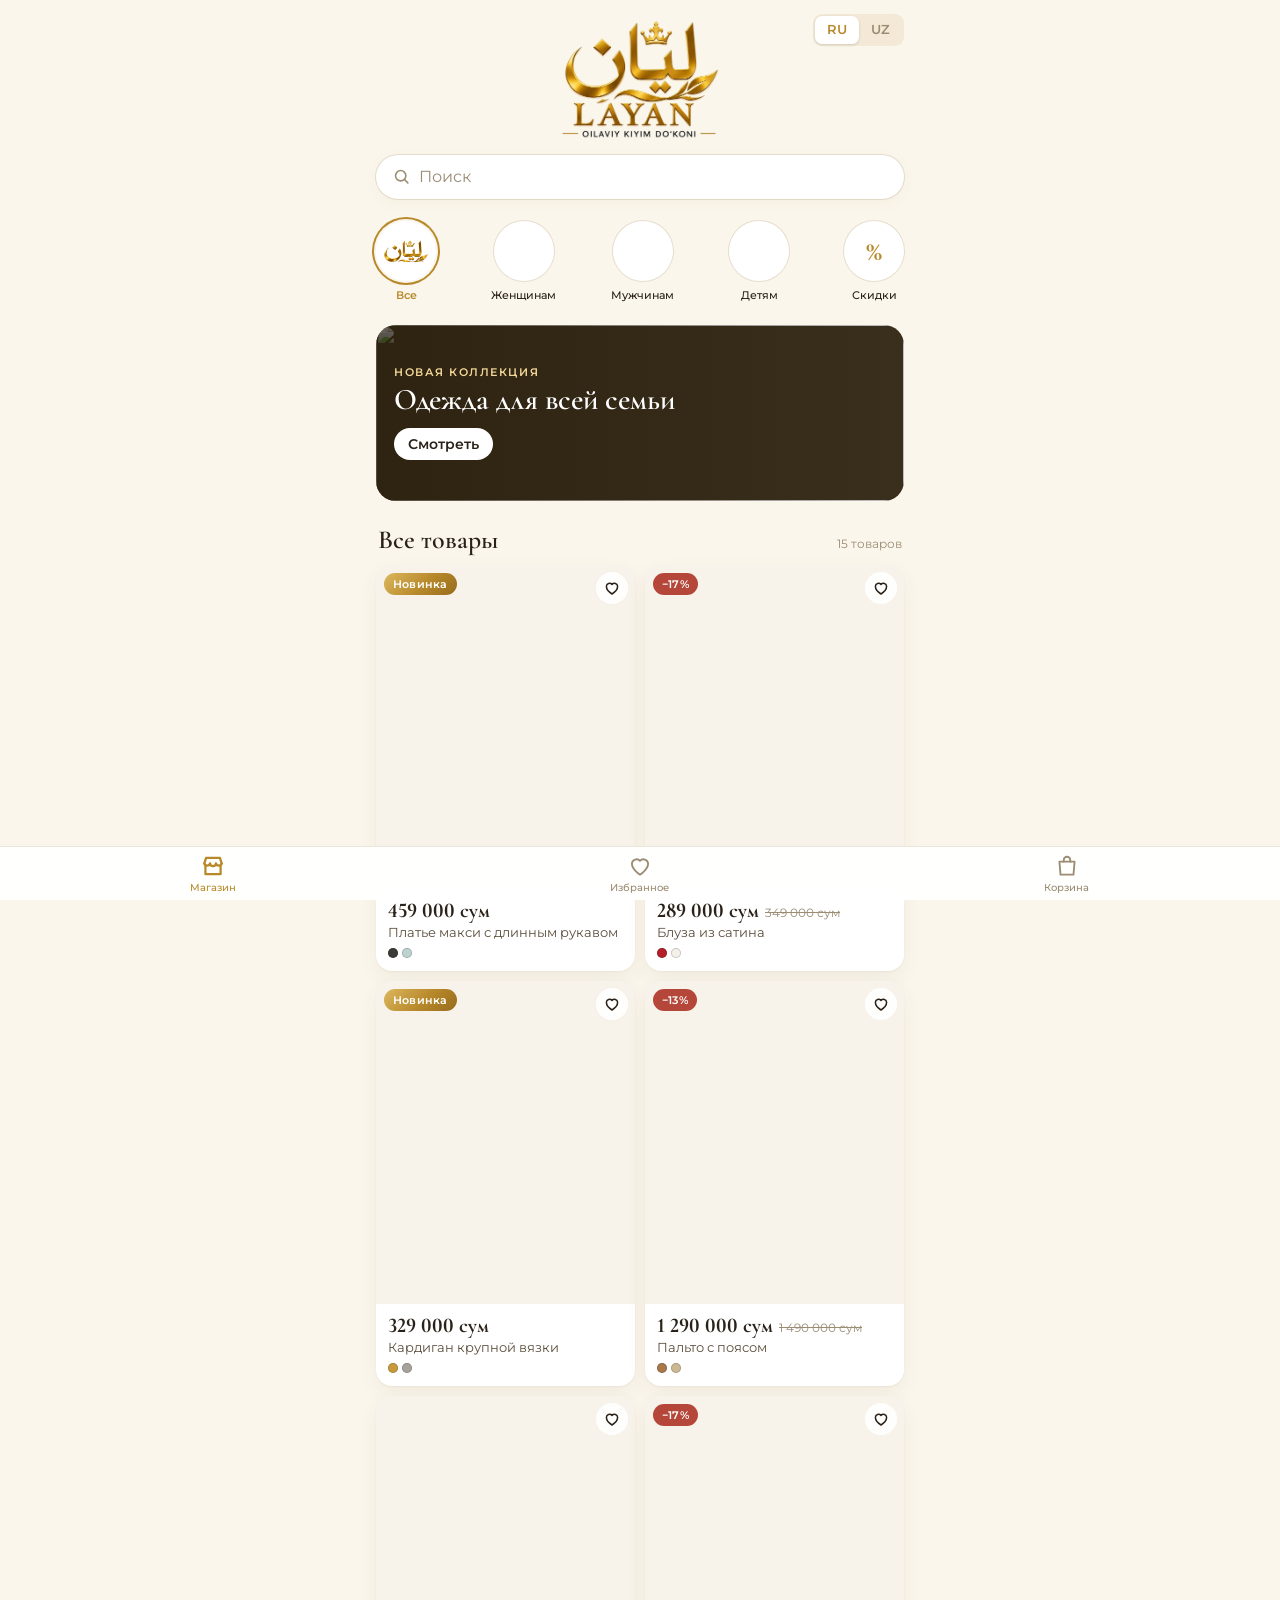
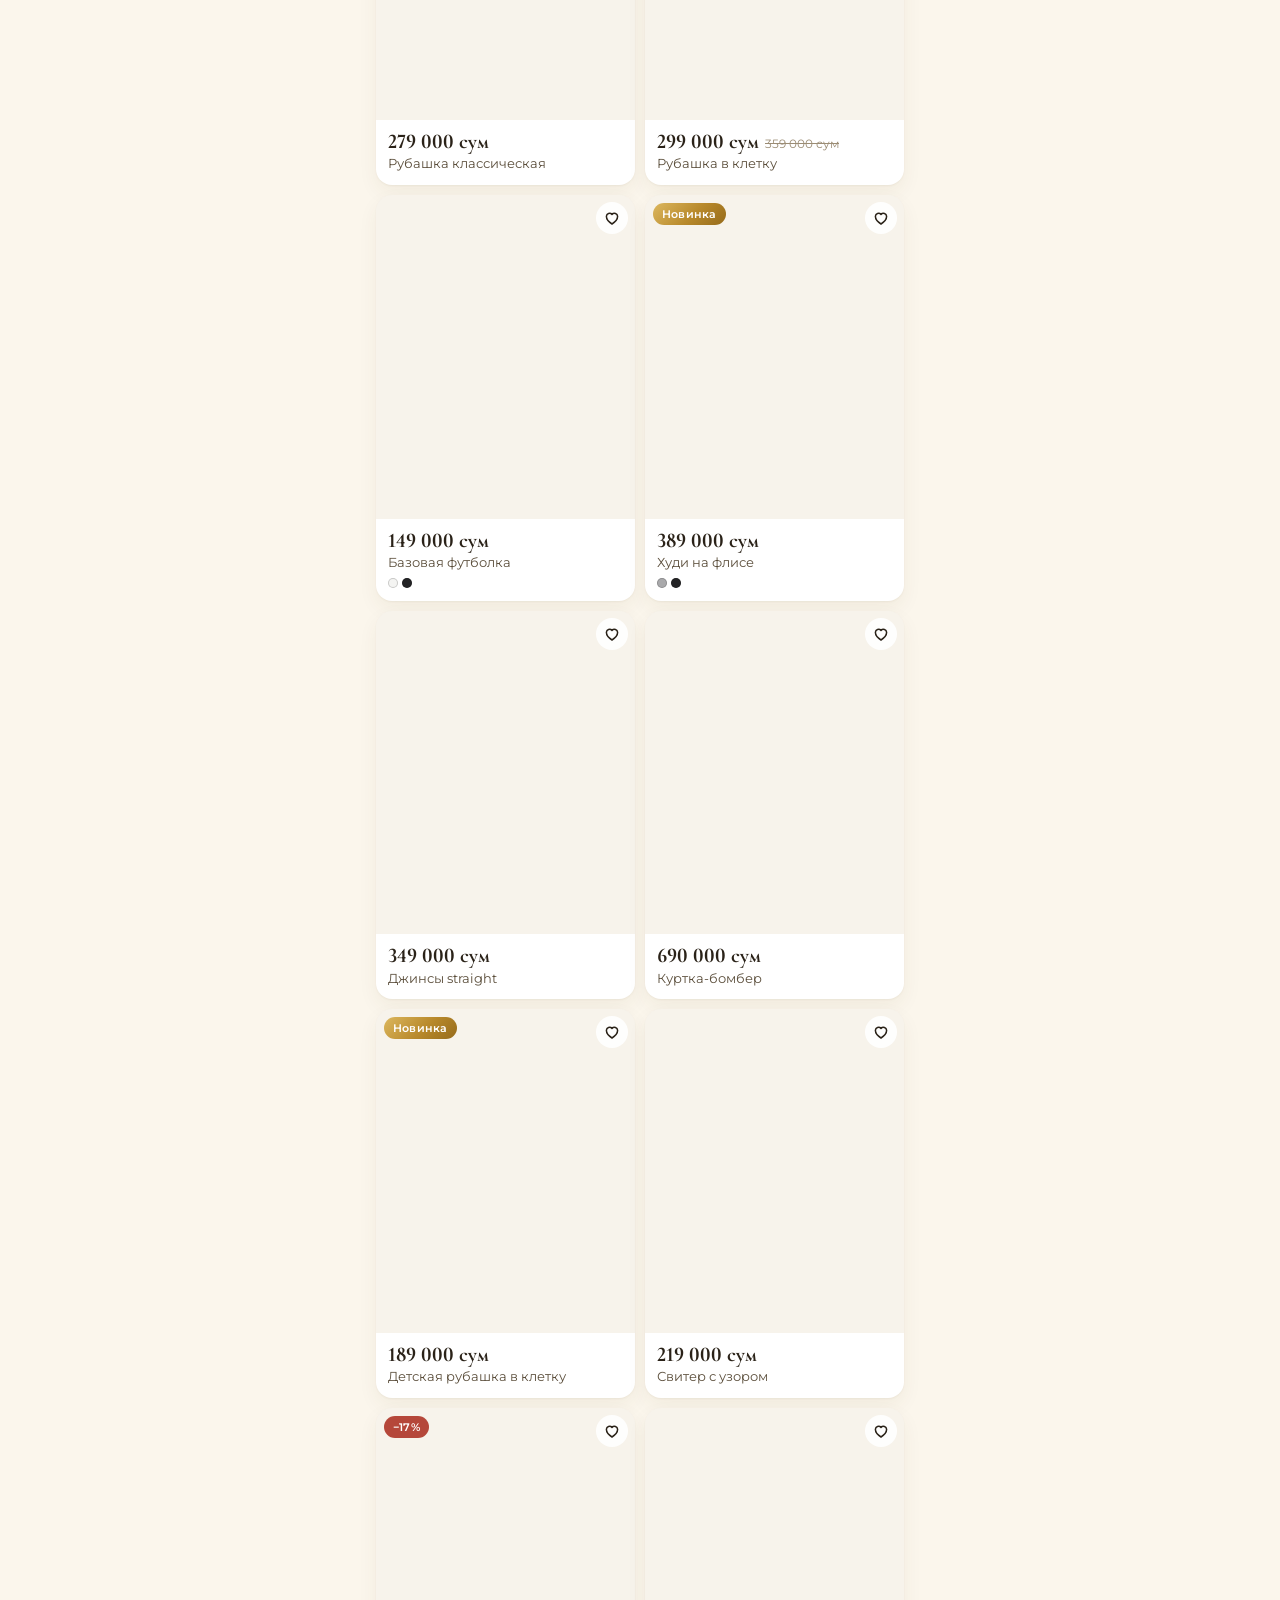
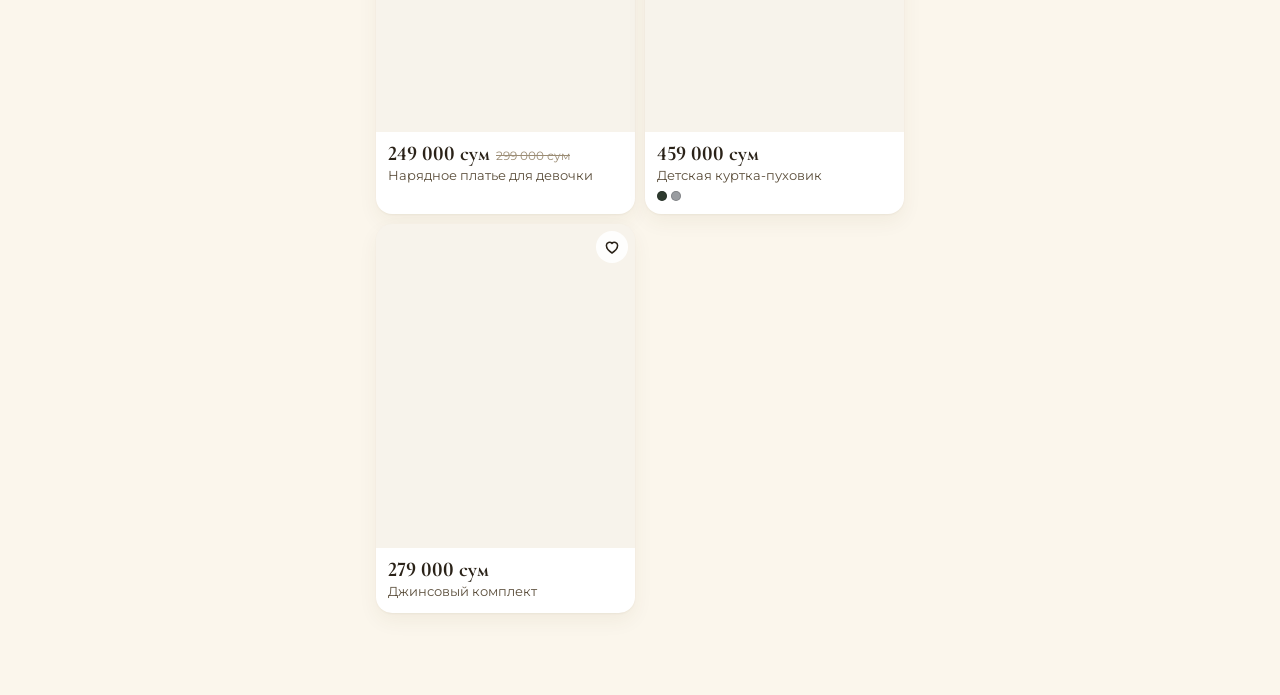
==== commit 86309501: "Оставить дизайн «Классика», убрать остальные; исправить найденные баги Зачистка: - удалены варианты " ====
--- a/index.html
+++ b/index.html
@@ -11,7 +11,6 @@
   <link href="https://fonts.googleapis.com/css2?family=Cormorant+Garamond:wght@500;600;700&family=Montserrat:wght@400;500;600;700&display=swap" rel="stylesheet">
   <link rel="icon" href="assets/logo-icon.webp">
   <link rel="stylesheet" href="styles.css">
-  <link rel="stylesheet" href="designs.css">
 </head>
 <body>
   <main id="app"></main>
--- a/styles.css
+++ b/styles.css
@@ -1,67 +1,40 @@
 /*
-  Стиль Telegram: цвета приходят из темы Telegram (--tg-theme-*),
-  вне Telegram используются значения --fb-* в духе Telegram iOS.
+  LAYAN — дизайн «Классика»: кремовый фон, белые карточки, золото бренда,
+  заголовки и цены шрифтом с засечками (как на логотипе).
 */
 :root {
-  --fb-page: #efeff4;
-  --fb-section: #ffffff;
-  --fb-text: #000000;
-  --fb-hint: #8e8e93;
-  --fb-link: #2481cc;
-  --fb-button: #2481cc;
-  --fb-button-text: #ffffff;
-  --fb-header: #6d6d72;
-  --fb-subtitle: #8e8e93;
-  --fb-danger: #ff3b30;
-  --fb-sep: rgba(60, 60, 67, .2);
-  --fill: rgba(118, 118, 128, .12);
-
-  --page: var(--tg-theme-secondary-bg-color, var(--fb-page));
-  --section: var(--tg-theme-section-bg-color, var(--tg-theme-bg-color, var(--fb-section)));
-  --text: var(--tg-theme-text-color, var(--fb-text));
-  --hint: var(--tg-theme-hint-color, var(--fb-hint));
-  --link: var(--tg-theme-link-color, var(--fb-link));
-  --accent: var(--tg-theme-button-color, var(--fb-button));
-  --on-accent: var(--tg-theme-button-text-color, var(--fb-button-text));
-  --sec-header: var(--tg-theme-section-header-text-color, var(--fb-header));
-  --subtitle: var(--tg-theme-subtitle-text-color, var(--fb-subtitle));
-  --danger: var(--tg-theme-destructive-text-color, var(--fb-danger));
-  --sep: var(--tg-theme-section-separator-color, var(--fb-sep));
-  --ok: #34c759;
-  --accent-bg: var(--accent);
-  --isq-stroke: #fff;
-
-  --r: 12px;
+  --page: #fbf6ec;
+  --section: #ffffff;
+  --text: #2a2218;
+  --hint: #9b8c74;
+  --sec-header: #a08453;
+  --sep: rgba(120, 95, 50, .16);
+  --fill: rgba(176, 137, 62, .1);
+  --accent: #b8892b;
+  --accent-bg: linear-gradient(135deg, #dcb75e 0%, #b8892b 55%, #966b1b 100%);
+  --on-accent: #ffffff;
+  --link: #a87c22;
+  --danger: #b5473a;
+  --ok: #3c8f5a;
+  --shadow: 0 1px 2px rgba(80, 60, 20, .05), 0 8px 20px rgba(80, 60, 20, .06);
+
+  --serif: 'Cormorant Garamond', Georgia, serif;
+  --sans: 'Montserrat', -apple-system, BlinkMacSystemFont, 'Segoe UI', Roboto, sans-serif;
+
+  --r: 16px;
   --tabbar-h: 54px;
   --safe-b: env(safe-area-inset-bottom, 0px);
   color-scheme: light;
 }
 
-:root[data-scheme="dark"] {
-  --fb-page: #000000;
-  --fb-section: #1c1c1e;
-  --fb-text: #ffffff;
-  --fb-hint: #98989e;
-  --fb-link: #3e88f7;
-  --fb-button: #3e88f7;
-  --fb-header: #8d8e93;
-  --fb-subtitle: #98989e;
-  --fb-danger: #ff453a;
-  --fb-sep: rgba(84, 84, 88, .65);
-  --fill: rgba(118, 118, 128, .24);
-  --ok: #30d158;
-  color-scheme: dark;
-}
-
 * { box-sizing: border-box; -webkit-tap-highlight-color: transparent; }
 html, body { margin: 0; background: var(--page); color: var(--text); }
-body {
-  font: 16px/1.35 -apple-system, BlinkMacSystemFont, 'SF Pro Text', Roboto, 'Segoe UI', 'Helvetica Neue', sans-serif;
-  -webkit-font-smoothing: antialiased;
-  overscroll-behavior-y: none;
-}
+body { font: 15px/1.35 var(--sans); -webkit-font-smoothing: antialiased; overscroll-behavior-y: none; }
 button { font: inherit; color: inherit; background: none; border: 0; padding: 0; text-align: inherit; cursor: pointer; }
 input, textarea { font: inherit; color: inherit; }
+:focus-visible { outline: 2px solid var(--accent); outline-offset: 2px; }
+
+.serif { font-family: var(--serif); font-variant-numeric: lining-nums; }
 
 #app { max-width: 560px; margin: 0 auto; padding: 0 16px 28px; }
 #app.enter { animation: enter .22s ease-out; }
@@ -78,10 +51,10 @@
 .ph { display: block; width: 100%; height: 100%; object-fit: cover; background: var(--fill); opacity: 0; transition: opacity .3s; }
 .ph.ld { opacity: 1; }
 
-/* ---------- секции (как в настройках Telegram) ---------- */
-.sec { overflow: hidden; border-radius: var(--r); background: var(--section); }
-.sec-h { margin: 24px 0 0; padding: 0 16px 7px; font-size: 13px; text-transform: uppercase; letter-spacing: .01em; color: var(--sec-header); }
-.sec-h b { font-weight: 400; text-transform: none; color: var(--text); }
+/* ---------- секции ---------- */
+.sec { overflow: hidden; border-radius: var(--r); background: var(--section); box-shadow: 0 1px 2px rgba(80, 60, 20, .04), 0 6px 16px rgba(80, 60, 20, .04); }
+.sec-h { margin: 24px 0 0; padding: 0 16px 7px; font-size: 11px; font-weight: 600; letter-spacing: .14em; text-transform: uppercase; color: var(--sec-header); }
+.sec-h b { font-weight: 400; letter-spacing: .02em; text-transform: none; color: var(--text); }
 .sec-f { padding: 7px 16px 0; font-size: 13px; line-height: 1.4; color: var(--hint); }
 .sec-f b { color: var(--text); font-weight: 600; }
 .sec.gap-top { margin-top: 24px; }
@@ -91,12 +64,12 @@
 .sec.icons .cell + .cell::before { left: 59px; }
 .sec.thumbs .cell + .cell::before { left: 86px; }
 .cell-main { flex: 1; min-width: 0; display: flex; flex-direction: column; }
-.cell-title { font-size: 16px; }
-.cell-sub { margin-top: 1px; font-size: 13px; color: var(--subtitle); }
+.cell-title { font-size: 15px; }
+.cell-sub { margin-top: 1px; font-size: 13px; color: var(--hint); }
 .opt:active, .ci-img:active { opacity: .7; }
 
-.isq { flex: none; width: 29px; height: 29px; display: grid; place-items: center; border-radius: 7px; background: var(--c); }
-.isq svg { width: 18px; height: 18px; display: block; fill: none; stroke: var(--isq-stroke); stroke-width: 2; stroke-linecap: round; stroke-linejoin: round; }
+.isq { flex: none; width: 29px; height: 29px; display: grid; place-items: center; border-radius: 7px; background: var(--accent-bg); }
+.isq svg { width: 18px; height: 18px; display: block; fill: none; stroke: #fff; stroke-width: 2; stroke-linecap: round; stroke-linejoin: round; }
 
 .tick { flex: none; color: var(--accent); opacity: 0; transform: scale(.6); transition: opacity .15s, transform .15s; }
 .tick.on { opacity: 1; transform: none; }
@@ -104,77 +77,73 @@
 
 .kv { justify-content: space-between; }
 .kv span:last-child { color: var(--hint); text-align: right; }
-.kv.total { font-weight: 600; }
+.kv.total { font: 700 20px/1.2 var(--serif); font-variant-numeric: lining-nums; }
 .kv.total span:last-child { color: var(--text); }
 .kv em { font-style: normal; }
 em.ok { color: var(--ok); }
 
-/* сегмент-контрол (iOS) */
-.seg { display: flex; padding: 2px; border-radius: 9px; background: var(--fill); }
+/* переключатель языка */
+.seg { display: flex; padding: 2px; border-radius: 9px; background: rgba(176, 137, 62, .12); }
 .seg button { height: 28px; padding: 0 12px; border-radius: 7px; font-size: 13px; font-weight: 600; color: var(--hint); transition: background .2s, color .2s; }
-.seg button.on { background: var(--section); color: var(--text); box-shadow: 0 1px 3px rgba(0, 0, 0, .14); }
-
-.pill { display: inline-block; padding: 2px 7px; border-radius: 6px; background: var(--accent-bg); color: var(--on-accent); font-size: 12px; font-weight: 600; line-height: 16px; }
+.seg button.on { background: var(--section); color: var(--accent); box-shadow: 0 1px 3px rgba(0, 0, 0, .14); }
+
+.pill { display: inline-block; padding: 3px 9px; border-radius: 999px; background: var(--accent-bg); color: var(--on-accent); font-size: 11px; font-weight: 600; line-height: 16px; letter-spacing: .02em; }
 .pill.sale { background: var(--danger); color: #fff; }
 
-/* ---------- главная: шапка как у канала ---------- */
-.top { display: flex; align-items: center; gap: 12px; padding: 14px 0 12px; }
-.avatar {
-  flex: none; width: 46px; height: 46px; display: grid; place-items: center; border-radius: 50%;
-  background: linear-gradient(180deg, #72d5fd 0%, #2a9ef1 100%); color: #fff; font-size: 21px; font-weight: 600;
-}
-.top-text { flex: 1; min-width: 0; }
-.top-title { display: flex; align-items: center; gap: 4px; font-size: 17px; font-weight: 600; letter-spacing: .04em; }
-.verified { width: 17px; height: 17px; flex: none; }
-.verified path:first-child { fill: var(--accent); }
-.verified .vt { fill: none; stroke: var(--isq-stroke); stroke-width: 2; stroke-linecap: round; stroke-linejoin: round; }
-.top-sub { font-size: 14px; color: var(--hint); white-space: nowrap; overflow: hidden; text-overflow: ellipsis; }
-
-.search { display: flex; align-items: center; gap: 6px; height: 38px; padding: 0 10px; border-radius: 10px; background: var(--section); color: var(--hint); }
+/* ---------- главная: логотип, поиск, категории, баннер ---------- */
+.hero-head { position: relative; display: flex; flex-direction: column; align-items: center; padding: 20px 0 16px; }
+.hero-head .lang { position: absolute; top: 14px; right: 0; z-index: 1; }
+.hero-logo { position: relative; width: 158px; height: auto; }
+
+.search { display: flex; align-items: center; gap: 6px; height: 44px; padding: 0 16px; border-radius: 999px; background: #fff; color: var(--hint); box-shadow: 0 0 0 1px var(--sep), 0 4px 14px rgba(120, 90, 30, .05); }
 .search svg { width: 19px; height: 19px; stroke-width: 2; }
 .search input { flex: 1; min-width: 0; height: 100%; border: 0; outline: 0; background: none; font-size: 16px; color: var(--text); }
 .search input::placeholder { color: var(--hint); }
 .search input::-webkit-search-cancel-button { filter: grayscale(1); }
-
-.banner { position: relative; display: block; width: 100%; height: 148px; margin-top: 12px; overflow: hidden; border-radius: var(--r); background: #2a2a2a; color: #fff; }
+.search:focus-within { box-shadow: 0 0 0 1.5px var(--accent), 0 4px 14px rgba(120, 90, 30, .05); }
+
+.circles { display: flex; justify-content: space-between; gap: 6px; margin: 18px -16px 0; padding: 4px 16px; overflow-x: auto; scrollbar-width: none; }
+.circles::-webkit-scrollbar { display: none; }
+.circle { flex: none; display: flex; flex-direction: column; align-items: center; gap: 7px; min-width: 60px; font-size: 11px; font-weight: 500; text-align: center; white-space: nowrap; }
+.circle-img { width: 60px; height: 60px; display: grid; place-items: center; overflow: hidden; border-radius: 50%; background: #fff; box-shadow: 0 0 0 1px var(--sep); transition: box-shadow .2s; }
+.circle.on .circle-img { box-shadow: 0 0 0 2px var(--page), 0 0 0 4px var(--accent); }
+.circle.on { color: var(--accent); font-weight: 600; }
+.cat-logo { width: 44px; height: auto; }
+.cat-glyph { font: 700 28px/1 var(--serif); color: var(--accent); }
+
+.banner { position: relative; display: block; width: 100%; height: 176px; margin-top: 18px; overflow: hidden; border-radius: 20px; background: #3a2e1d; color: #fff; }
 .banner-img { position: absolute; inset: 0; width: 100%; height: 100%; object-fit: cover; }
-.banner::after { content: ''; position: absolute; inset: 0; background: linear-gradient(90deg, rgba(0, 0, 0, .72) 0%, rgba(0, 0, 0, .35) 60%, rgba(0, 0, 0, .05) 100%); }
+.banner::after { content: ''; position: absolute; inset: 0; background: linear-gradient(90deg, rgba(42, 30, 12, .72) 0%, rgba(42, 30, 12, .3) 60%, rgba(42, 30, 12, 0) 100%); }
 .banner-text { position: absolute; inset: 0; z-index: 1; display: flex; flex-direction: column; align-items: flex-start; justify-content: center; padding: 0 18px; }
-.banner small { font-size: 12px; font-weight: 600; letter-spacing: .06em; text-transform: uppercase; opacity: .8; }
-.banner b { margin: 4px 0 12px; font-size: 24px; font-weight: 700; line-height: 1.15; }
-.banner-cta { padding: 7px 14px; border-radius: 999px; background: rgba(255, 255, 255, .22); backdrop-filter: blur(10px); font-size: 14px; font-weight: 600; }
-
-/* вкладки как папки чатов в Telegram */
-.folders { display: flex; gap: 22px; margin: 6px -16px 0; padding: 0 16px; overflow-x: auto; scrollbar-width: none; border-bottom: 1px solid var(--sep); }
-.folders::-webkit-scrollbar { display: none; }
-.folder { position: relative; flex: none; padding: 12px 0 10px; font-size: 15px; font-weight: 600; color: var(--hint); white-space: nowrap; transition: color .2s; }
-.folder.on { color: var(--accent); }
-.folder.on::after { content: ''; position: absolute; left: -2px; right: -2px; bottom: -1px; height: 3px; border-radius: 3px 3px 0 0; background: var(--accent); }
-
-.list-head { display: flex; justify-content: space-between; gap: 12px; margin: 18px 0 8px; padding: 0 4px; font-size: 13px; text-transform: uppercase; color: var(--sec-header); }
+.banner small { font-size: 11px; font-weight: 600; letter-spacing: .14em; text-transform: uppercase; color: #f2d798; }
+.banner b { max-width: 70%; margin: 4px 0 12px; font: 600 30px/1.05 var(--serif); }
+.banner-cta { padding: 7px 14px; border-radius: 999px; background: #fff; color: var(--text); font-size: 14px; font-weight: 600; }
+
+.list-head { display: flex; justify-content: space-between; align-items: baseline; gap: 12px; margin: 26px 0 12px; padding: 0 2px; }
+.list-head span:first-child { font: 600 26px/1 var(--serif); }
+.list-head span:last-child { flex: none; font-size: 12px; color: var(--hint); }
 
 /* ---------- сетка товаров ---------- */
 .grid { display: grid; grid-template-columns: repeat(2, minmax(0, 1fr)); gap: 10px; }
 .page-head + .grid { margin-top: 8px; }
-.card { overflow: hidden; border-radius: var(--r); background: var(--section); cursor: pointer; transition: transform .15s; }
-.card:active { transform: scale(.97); }
+.card { position: relative; overflow: hidden; border-radius: var(--r); background: var(--section); box-shadow: var(--shadow); transition: transform .15s; }
+.card:has(.card-open:active) { transform: scale(.97); }
+/* прозрачная кнопка на всю карточку открывает товар; «избранное» лежит поверх неё */
+.card-open { position: absolute; inset: 0; z-index: 1; border-radius: inherit; }
+.card .fav { z-index: 2; }
 .card-img { position: relative; aspect-ratio: 4 / 5; background: var(--fill); }
 .card-img .pill { position: absolute; top: 8px; left: 8px; }
-.card-body { padding: 8px 10px 11px; }
-.price { display: flex; flex-wrap: wrap; align-items: baseline; column-gap: 6px; font-size: 16px; font-weight: 700; }
-.price s { font-size: 13px; font-weight: 400; color: var(--hint); }
-.name { margin-top: 2px; font-size: 14px; line-height: 1.3; display: -webkit-box; -webkit-line-clamp: 2; -webkit-box-orient: vertical; overflow: hidden; }
+.card-body { padding: 10px 12px 13px; }
+.price { display: flex; flex-wrap: wrap; align-items: baseline; column-gap: 6px; font: 700 21px/1.1 var(--serif); font-variant-numeric: lining-nums; }
+.price s { font: 400 12px var(--sans); color: var(--hint); }
+.name { margin-top: 2px; font-size: 13px; line-height: 1.3; color: #5a4d3a; display: -webkit-box; -webkit-line-clamp: 2; -webkit-box-orient: vertical; overflow: hidden; }
 .dots { display: flex; gap: 4px; margin-top: 7px; }
 .dots i { width: 10px; height: 10px; border-radius: 50%; box-shadow: inset 0 0 0 1px rgba(0, 0, 0, .18); }
 
-.fav {
-  position: absolute; top: 7px; right: 7px; width: 32px; height: 32px;
-  display: grid; place-items: center; border-radius: 50%;
-  background: rgba(0, 0, 0, .3); color: #fff; backdrop-filter: blur(8px); -webkit-backdrop-filter: blur(8px);
-}
+.fav { position: absolute; top: 7px; right: 7px; width: 32px; height: 32px; display: grid; place-items: center; border-radius: 50%; background: rgba(255, 255, 255, .92); color: var(--text); }
 .fav svg { width: 18px; height: 18px; stroke-width: 2; }
-.fav.on svg { fill: #ff3b30; stroke: #ff3b30; }
-.fav.on { animation: pop .3s; background: rgba(255, 255, 255, .9); }
+.fav.on svg { fill: #d0453a; stroke: #d0453a; }
+.fav.on { animation: pop .3s; }
 
 /* ---------- карточка товара ---------- */
 .gal-wrap { position: relative; margin: 0 -16px; }
@@ -191,12 +160,12 @@
 .float-btn.fav svg { width: 20px; height: 20px; }
 
 .pd-info { margin-top: 12px; padding: 13px 16px 14px; }
-.pd-price { display: flex; flex-wrap: wrap; align-items: center; gap: 8px; font-size: 24px; font-weight: 700; }
-.pd-price s { font-size: 16px; font-weight: 400; color: var(--hint); }
-.pd-name { margin: 3px 0 0; font-size: 18px; font-weight: 500; line-height: 1.3; }
+.pd-price { display: flex; flex-wrap: wrap; align-items: center; gap: 8px; font: 700 30px/1.15 var(--serif); font-variant-numeric: lining-nums; }
+.pd-price s { font: 400 14px var(--sans); color: var(--hint); }
+.pd-name { margin: 3px 0 0; font-size: 16px; font-weight: 500; line-height: 1.3; }
 .pd-sub { display: flex; align-items: center; gap: 6px; margin-top: 6px; font-size: 14px; color: var(--ok); }
 .dot-ok { width: 7px; height: 7px; border-radius: 50%; background: var(--ok); }
-.pd-desc { margin: 0; padding: 12px 16px; line-height: 1.45; }
+.pd-desc { margin: 0; padding: 12px 16px; line-height: 1.5; }
 
 .colors { display: flex; gap: 12px; padding: 12px 16px; overflow-x: auto; scrollbar-width: none; }
 .color-opt { display: flex; flex-direction: column; align-items: center; gap: 5px; width: 64px; font-size: 12px; color: var(--hint); text-align: center; }
@@ -211,19 +180,22 @@
 
 /* ---------- заголовок страницы ---------- */
 .page-head { display: flex; align-items: center; gap: 6px; padding: 16px 0 4px; }
-.page-head h1 { flex: 1; margin: 0; font-size: 28px; font-weight: 700; letter-spacing: -.01em; }
+.page-head h1 { flex: 1; margin: 0; font: 600 34px/1.1 var(--serif); }
 .page-head .back { width: 34px; height: 34px; margin-left: -8px; display: grid; place-items: center; color: var(--link); }
-.link { font-size: 16px; color: var(--link); }
+.link { font-size: 15px; color: var(--link); }
 
 /* ---------- корзина ---------- */
 .page-head + .sec { margin-top: 12px; }
-.ci { align-items: center; padding-top: 9px; padding-bottom: 9px; }
-.ci-img { flex: none; width: 56px; height: 70px; overflow: hidden; border-radius: 8px; cursor: pointer; }
+.ci { align-items: flex-start; padding-top: 10px; padding-bottom: 10px; }
+.ci-img { flex: none; width: 56px; height: 70px; overflow: hidden; border-radius: 8px; }
 .ci-name { font-size: 15px; font-weight: 500; line-height: 1.25; display: -webkit-box; -webkit-line-clamp: 2; -webkit-box-orient: vertical; overflow: hidden; }
-.ci-price { margin-top: 3px; font-size: 15px; font-weight: 600; }
+/* цена и счётчик в одной строке; если не помещаются (длинная сумма, узкий экран) — счётчик уходит вниз */
+.ci-row { display: flex; flex-wrap: wrap; align-items: center; justify-content: space-between; gap: 6px 10px; margin-top: 6px; }
+.ci-price { font-size: 15px; font-weight: 600; white-space: nowrap; }
 .stepper { flex: none; display: flex; align-items: center; padding: 2px; border-radius: 10px; background: var(--fill); }
 .stepper button { width: 30px; height: 30px; display: grid; place-items: center; border-radius: 8px; color: var(--accent); }
 .stepper button.del { color: var(--danger); }
+.stepper button:disabled { opacity: .35; cursor: default; }
 .stepper button:active { background: var(--fill); }
 .stepper svg { width: 18px; height: 18px; stroke-width: 2.2; }
 .stepper span { min-width: 20px; text-align: center; font-size: 15px; font-weight: 600; }
@@ -243,15 +215,16 @@
 .success { padding: 40px 12px 0; text-align: center; }
 .done-ic { width: 92px; height: 92px; margin: 0 auto 18px; display: grid; place-items: center; border-radius: 50%; background: var(--accent-bg); color: var(--on-accent); animation: pop .45s; }
 .done-ic svg { width: 46px; height: 46px; stroke-width: 2.6; }
-.success h1 { margin: 0 0 6px; font-size: 24px; font-weight: 700; }
+.success h1 { margin: 0 0 6px; font: 600 34px/1.1 var(--serif); }
 .success p { margin: 4px 0; font-size: 15px; color: var(--hint); }
 .order-no b { color: var(--text); }
 
 .empty { display: flex; flex-direction: column; align-items: center; padding: 60px 24px 20px; text-align: center; }
-.emoji { margin-bottom: 14px; font-size: 64px; line-height: 1; animation: pop .45s; }
+.empty-ic { width: 84px; height: 84px; margin-bottom: 16px; display: grid; place-items: center; border-radius: 50%; background: var(--fill); color: var(--accent); animation: pop .45s; }
+.empty-ic svg { width: 38px; height: 38px; stroke-width: 1.6; }
 .empty b { font-size: 18px; font-weight: 600; }
 .empty p { max-width: 260px; margin: 6px 0 0; font-size: 15px; color: var(--hint); }
-.btn { margin-top: 20px; padding: 12px 22px; border-radius: 12px; background: var(--accent-bg); color: var(--on-accent); font-weight: 600; }
+.btn { margin-top: 20px; padding: 12px 22px; border-radius: 999px; background: var(--accent-bg); color: var(--on-accent); font-weight: 600; box-shadow: 0 6px 18px rgba(184, 137, 43, .35); }
 
 /* ---------- таббар ---------- */
 #tabbar {
@@ -259,8 +232,7 @@
   display: none; justify-content: space-around;
   height: calc(var(--tabbar-h) + var(--safe-b)); padding-bottom: var(--safe-b);
   border-top: 1px solid var(--sep);
-  background: var(--section);
-  background: color-mix(in srgb, var(--section) 88%, transparent);
+  background: rgba(255, 255, 255, .94);
   backdrop-filter: saturate(180%) blur(20px); -webkit-backdrop-filter: saturate(180%) blur(20px);
 }
 body.has-tabbar #tabbar { display: flex; }
@@ -275,20 +247,23 @@
   font-size: 12px; font-style: normal; font-weight: 600; line-height: 1;
 }
 
-/* ---------- главная кнопка вне Telegram ---------- */
+/* ---------- главная кнопка вне Telegram (в Telegram — нативная MainButton) ---------- */
 #fallback-main { position: fixed; left: 0; right: 0; bottom: 0; z-index: 11; padding: 8px 16px calc(8px + var(--safe-b)); background: var(--page); }
 #fallback-main[hidden] { display: none; }
 body.has-tabbar #fallback-main { bottom: calc(var(--tabbar-h) + var(--safe-b)); padding-bottom: 8px; background: transparent; }
-#fallback-main-btn { display: block; width: 100%; max-width: 528px; height: 50px; margin: 0 auto; border-radius: 12px; background: var(--accent-bg); color: var(--on-accent); font-size: 16px; font-weight: 600; text-align: center; transition: opacity .15s; }
+/* подпись может сократиться многоточием, сумма — никогда */
+.mb-label { min-width: 0; overflow: hidden; text-overflow: ellipsis; }
+.mb-amount { flex: none; margin-left: .3em; }
+#fallback-main-btn { display: flex; align-items: center; justify-content: center; width: 100%; max-width: 528px; height: 50px; margin: 0 auto; padding: 0 18px; white-space: nowrap; border-radius: 999px; background: var(--accent-bg); color: var(--on-accent); font-size: 16px; font-weight: 600; text-align: center; box-shadow: 0 6px 18px rgba(184, 137, 43, .35); transition: opacity .15s; }
 #fallback-main-btn:active { opacity: .8; }
 
-/* ---------- тост как в Telegram ---------- */
+/* ---------- тост ---------- */
 #toast {
   position: fixed; left: 16px; right: 16px; z-index: 20;
   bottom: calc(16px + var(--safe-b));
   display: flex; align-items: center; gap: 12px; max-width: 528px; margin: 0 auto;
   padding: 12px 14px; border-radius: 14px;
-  background: rgba(36, 36, 38, .94); color: #fff; font-size: 15px;
+  background: rgba(42, 34, 24, .94); color: #fff; font-size: 15px;
   box-shadow: 0 4px 20px rgba(0, 0, 0, .2);
   opacity: 0; pointer-events: none; transform: translateY(12px) scale(.96); transition: opacity .2s, transform .2s;
 }
@@ -303,3 +278,13 @@
 @keyframes pop { 0% { transform: scale(.6); } 60% { transform: scale(1.1); } 100% { transform: scale(1); } }
 @keyframes shake { 0%, 100% { transform: translateX(0); } 20%, 60% { transform: translateX(-6px); } 40%, 80% { transform: translateX(6px); } }
 @keyframes enter { from { opacity: 0; } to { opacity: 1; } }
+
+/* узкие телефоны (≈320–360px): переключатель языка не должен наезжать на логотип */
+@media (max-width: 360px) {
+  .hero-head { padding-top: 46px; }
+  .hero-logo { width: 140px; }
+}
+
+@media (prefers-reduced-motion: reduce) {
+  *, *::before, *::after { animation-duration: .01ms !important; transition-duration: .01ms !important; }
+}
